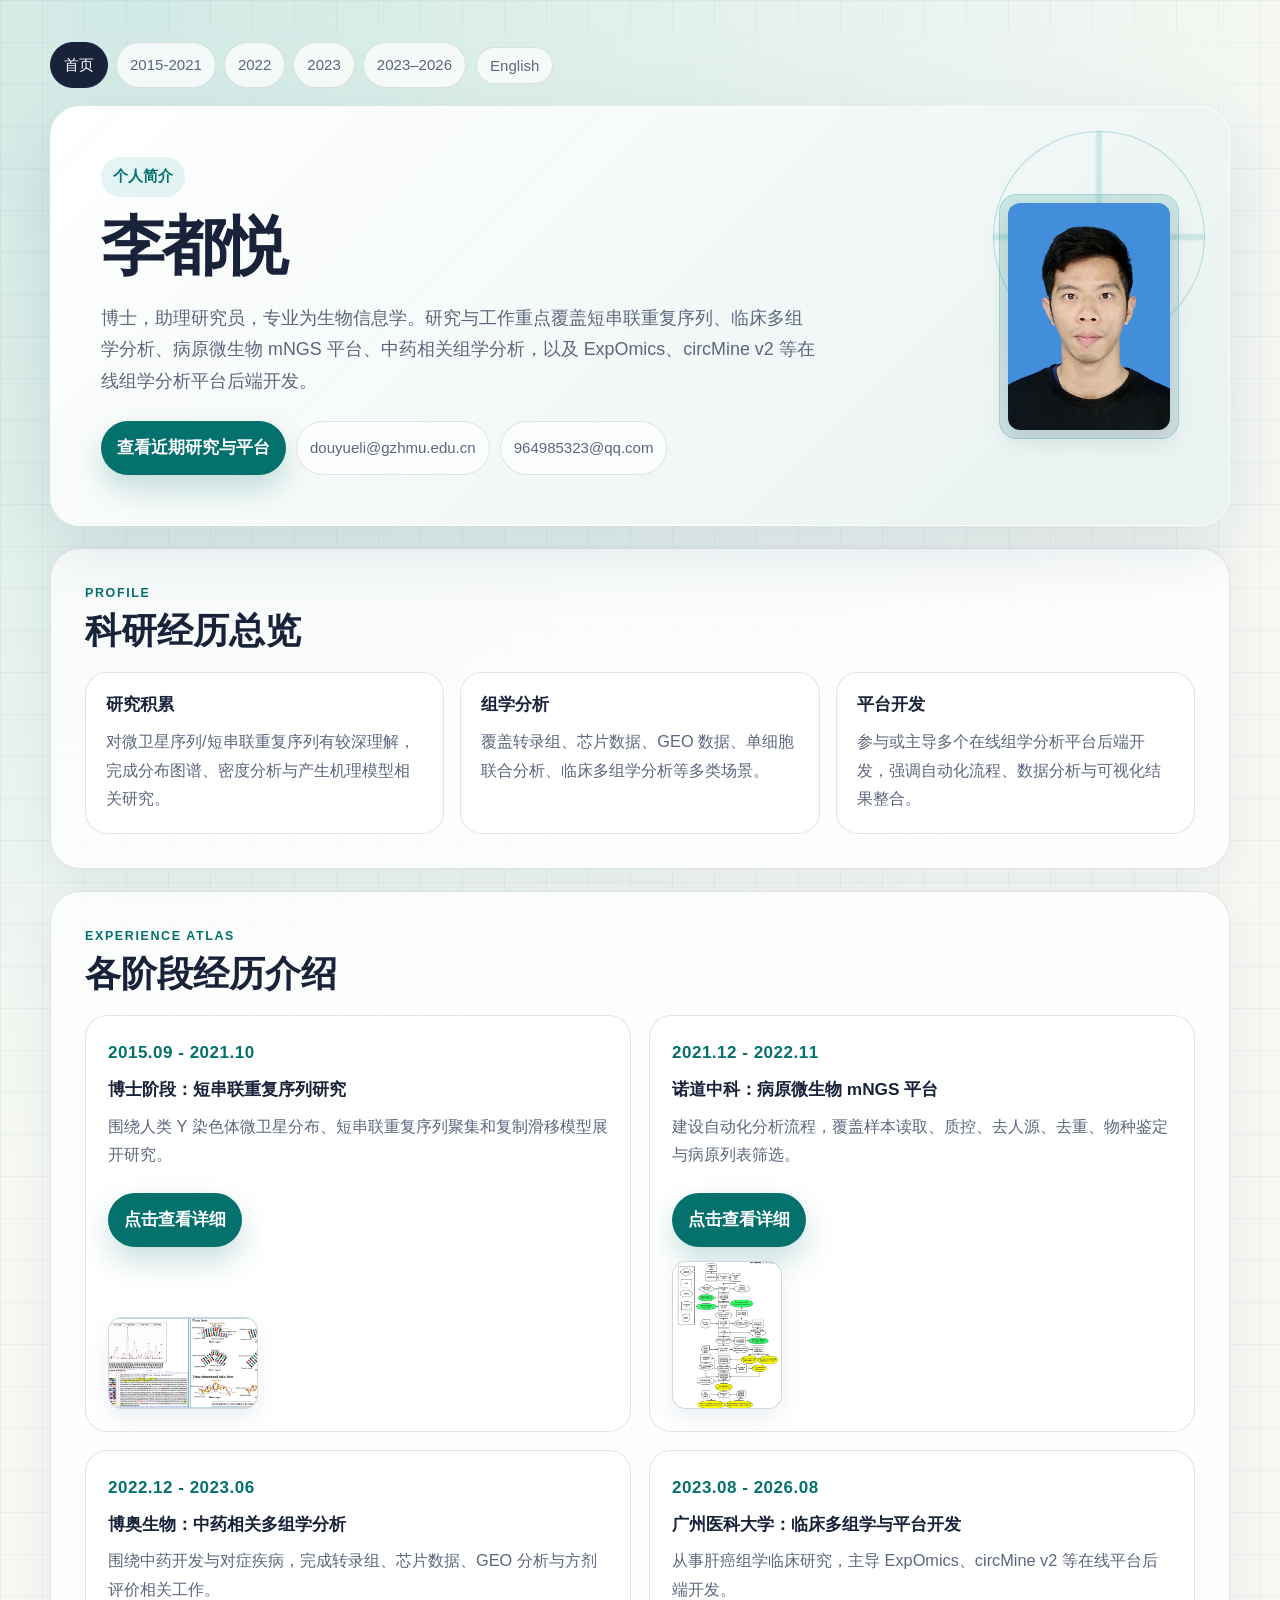
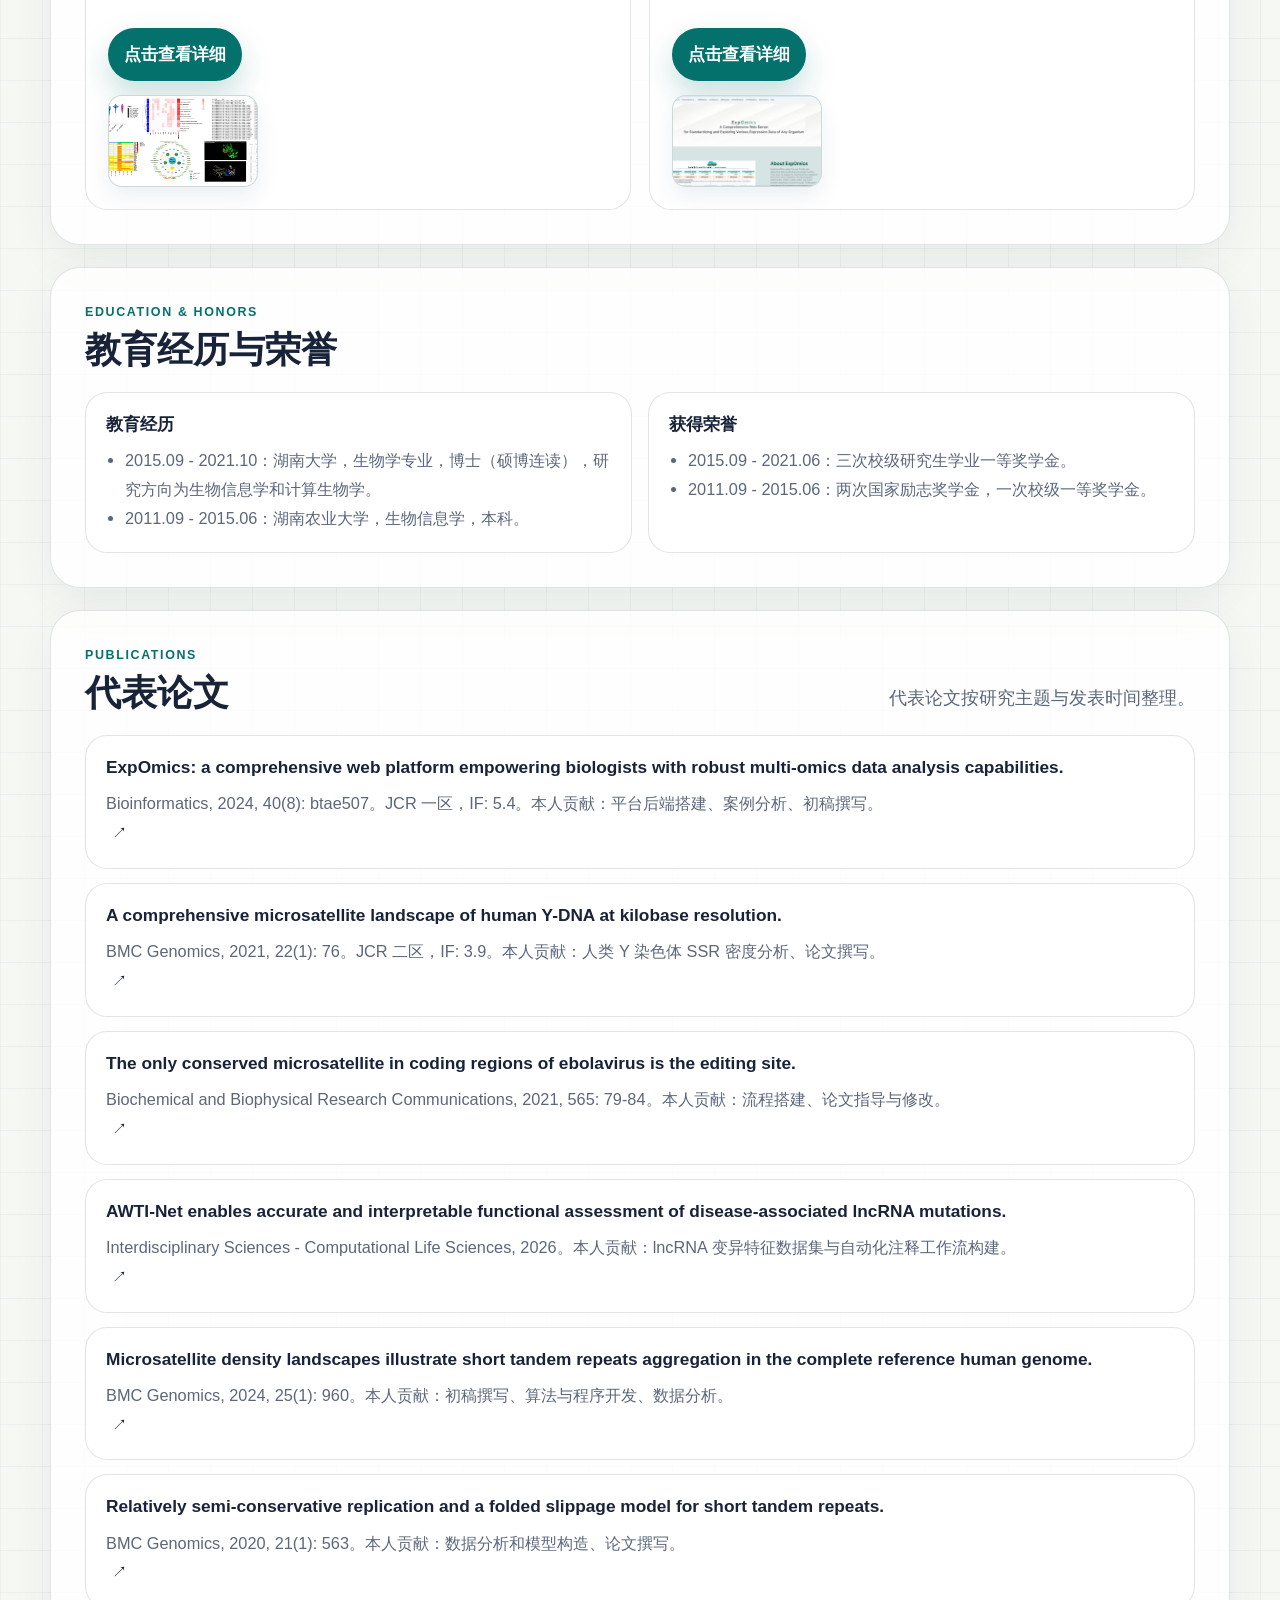
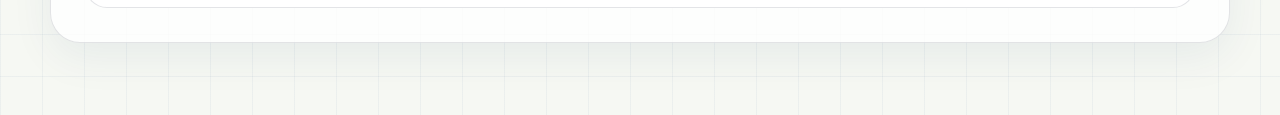
==== index.html @ 97a24ae9 "Update index.html" ====
<!doctype html>
<html lang="zh-CN">
  <head>
    <meta charset="utf-8" />
    <meta name="viewport" content="width=device-width, initial-scale=1" />
    <meta name="description" content="李都悦的本地静态个人网站，展示生物信息学、组学分析平台开发和科研经历。" />
    <title>李都悦｜个人网站</title>
    <link rel="stylesheet" href="assets/styles.css?v=bilingual-20260901" />
  </head>
  <body>
    <main class="page">
      <header class="site-header">
        <nav class="site-nav" aria-label="站点导航" data-i18n-aria="nav.aria">
          <a href="index.html" aria-current="page" data-i18n="nav.home">首页</a>
          <a href="experience/2015-2021.html">2015-2021</a>
          <a href="experience/2022.html">2022</a>
          <a href="experience/2023.html">2023</a>
          <a href="experience/2023-now.html" data-i18n="nav.now">2023-2026</a>
        </nav>
        <button class="language-toggle" type="button" data-language-toggle data-i18n="lang.switch" data-i18n-aria="lang.aria" aria-label="Switch to English">English</button>
      </header>

      <section class="hero">
        <div class="hero-grid">
          <div>
            <span class="eyebrow" data-i18n="hero.eyebrow">个人简介</span>
            <h1 data-i18n="hero.name">李都悦</h1>
            <p class="lead" data-i18n="hero.lead">
              博士，助理研究员，专业为生物信息学。研究与工作重点覆盖短串联重复序列、临床多组学分析、病原微生物 mNGS 平台、
              中药相关组学分析，以及 ExpOmics、circMine v2 等在线组学分析平台后端开发。
            </p>
            <div class="hero-actions">
              <a class="primary-link" href="experience/2023-now.html" data-i18n="hero.cta">查看近期研究</a>
              <a class="link-pill" href="mailto:douyueli@gzhmu.edu.cn">douyueli@gzhmu.edu.cn</a>
              <a class="link-pill" href="mailto:douyueli@gzhmu.edu.cn">964985323@qq.com</a>
              <!--  <a class="link-pill" href="tel:18274962802">18274962802</a>  -->
            </div>
          </div>
          <aside class="profile-card" aria-label="个人证件照" data-i18n-aria="profile.photo">
            <div class="portrait-frame">
              <img src="assets/images/profile.jpg" alt="李都悦证件照" data-i18n-alt="profile.photo.alt" />
            </div>
          </aside>
        </div>
      </section>

      <section class="section" id="overview">
        <div class="section-head">
          <div>
            <div class="section-kicker" data-i18n="overview.kicker">Profile</div>
            <h2 data-i18n="overview.title">科研经历总览</h2>
          </div>
        </div>
        <div class="grid-3">
          <article class="card">
            <h3 data-i18n="overview.research.title">研究积累</h3>
            <p data-i18n="overview.research.body">对微卫星序列/短串联重复序列有较深理解，完成分布图谱、密度分析与产生机理模型相关研究。</p>
          </article>
          <article class="card">
            <h3 data-i18n="overview.omics.title">组学分析</h3>
            <p data-i18n="overview.omics.body">覆盖转录组、芯片数据、GEO 数据、单细胞联合分析、临床多组学分析等多类场景。</p>
          </article>
          <article class="card">
            <h3 data-i18n="overview.platform.title">平台开发</h3>
            <p data-i18n="overview.platform.body">主导多个在线组学分析平台后端开发，强调自动化流程、数据分析与可视化结果整合。</p>
          </article>
        </div>
      </section>

      <section class="section" id="experience">
        <div class="section-head">
          <div>
            <div class="section-kicker" data-i18n="experience.kicker">Experience atlas</div>
            <h2 data-i18n="experience.title">各阶段经历介绍</h2>
          </div>
        </div>
        <div class="work-grid">
          <article class="work-card">
            <div class="work-card-body">
              <span class="work-meta">2015.09 - 2021.10</span>
              <h3 data-i18n="exp.2015.title">博士阶段：短串联重复序列研究</h3>
              <p data-i18n="exp.2015.body">围绕人类 Y 染色体微卫星分布、短串联重复序列聚集和复制滑移模型展开研究。</p>
              <div class="inline-actions"><a class="primary-link" href="experience/2015-2021.html" data-i18n="exp.open">点击查看详细</a></div>
            </div>
            <img src="assets/images/work-2015-2021.png" alt="2015至2021年短串联重复序列研究图谱" />
          </article>
          <article class="work-card tall">
            <div class="work-card-body">
              <span class="work-meta">2021.12 - 2022.11</span>
              <h3 data-i18n="exp.2022.title">诺道中科：病原微生物 mNGS 平台</h3>
              <p data-i18n="exp.2022.body">建设自动化分析流程，覆盖样本读取、质控、去人源、去重、物种鉴定与病原列表筛选。</p>
              <div class="inline-actions"><a class="primary-link" href="experience/2022.html" data-i18n="exp.open">点击查看详细</a></div>
            </div>
            <img src="assets/images/work-2022.png" alt="2022年病原微生物mNGS平台开发截图" />
          </article>
          <article class="work-card">
            <div class="work-card-body">
              <span class="work-meta">2022.12 - 2023.06</span>
              <h3 data-i18n="exp.2023.title">博奥生物：中药相关多组学分析</h3>
              <p data-i18n="exp.2023.body">围绕中药开发与对症疾病，完成转录组、芯片数据、GEO 分析与方剂评价相关工作。</p>
              <div class="inline-actions"><a class="primary-link" href="experience/2023.html" data-i18n="exp.open">点击查看详细</a></div>
            </div>
            <img src="assets/images/work-2023.png" alt="2023年中药与疾病相关多组学分析截图" />
          </article>
          <article class="work-card">
            <div class="work-card-body">
              <span class="work-meta">2023.08 - 2026.08</span>
              <h3 data-i18n="exp.now.title">广州医科大学：临床多组学与平台开发</h3>
              <p data-i18n="exp.now.body">从事肝癌组学临床研究，主导 ExpOmics、circMine v2 等在线平台后端开发。</p>
              <div class="inline-actions"><a class="primary-link" href="experience/2023-now.html" data-i18n="exp.open">点击查看详细</a></div>
            </div>
            <img src="assets/images/expomics.png" alt="ExpOmics在线平台首页截图" />
          </article>
        </div>
      </section>

      <section class="section" id="education">
        <div class="section-head">
          <div>
            <div class="section-kicker" data-i18n="education.kicker">Education & honors</div>
            <h2 data-i18n="education.title">教育经历与荣誉</h2>
          </div>
        </div>
        <div class="grid-2">
          <article class="card">
            <h3 data-i18n="education.study.title">教育经历</h3>
            <ul>
              <li data-i18n="education.study.1">2015.09 - 2021.10：湖南大学，生物学专业，博士（硕博连读），研究方向为生物信息学和计算生物学。</li>
              <li data-i18n="education.study.2">2011.09 - 2015.06：湖南农业大学，生物信息学，本科。</li>
            </ul>
          </article>
          <article class="card">
            <h3 data-i18n="education.honors.title">获得荣誉</h3>
            <ul>
              <li data-i18n="education.honors.1">2015.09 - 2021.06：三次校级研究生学业一等奖学金。</li>
              <li data-i18n="education.honors.2">2011.09 - 2015.06：两次国家励志奖学金，一次校级一等奖学金。</li>
            </ul>
          </article>
        </div>
      </section>

      <section class="section" id="papers">
        <div class="section-head">
          <div>
            <div class="section-kicker" data-i18n="papers.kicker">Publications</div>
            <h2 data-i18n="papers.title">代表论文</h2>
          </div>
          <p class="lead" data-i18n="papers.lead">代表论文按研究主题与发表时间整理。</p>
        </div>
        <div class="paper-list">
          <a class="paper external" href="https://academic.oup.com/bioinformatics/article/40/8/btae507/7731497" target="_blank" rel="noopener noreferrer">
            <h3>ExpOmics: a comprehensive web platform empowering biologists with robust multi-omics data analysis capabilities.</h3>
            <cite data-i18n="paper.expomics.cite">Bioinformatics, 2024, 40(8): btae507。JCR 一区，IF: 5.4。本人贡献：平台后端搭建、案例分析、初稿撰写。</cite>
          </a>
          <a class="paper external" href="https://link.springer.com/article/10.1186/s12864-021-07389-5" target="_blank" rel="noopener noreferrer">
            <h3>A comprehensive microsatellite landscape of human Y-DNA at kilobase resolution.</h3>
            <cite data-i18n="paper.y.cite">BMC Genomics, 2021, 22(1): 76。JCR 二区，IF: 3.9。本人贡献：人类 Y 染色体 SSR 密度分析、论文撰写。</cite>
          </a>
          <a class="paper external" href="https://www.sciencedirect.com/science/article/pii/S0006291X21008846" target="_blank" rel="noopener noreferrer">
            <h3>The only conserved microsatellite in coding regions of ebolavirus is the editing site.</h3>
            <cite data-i18n="paper.ebola.cite">Biochemical and Biophysical Research Communications, 2021, 565: 79-84。本人贡献：流程搭建、论文指导与修改。</cite>
          </a>
          <a class="paper external" href="https://link.springer.com/article/10.1007/s12539-026-00869-w" target="_blank" rel="noopener noreferrer">
            <h3>AWTI-Net enables accurate and interpretable functional assessment of disease-associated lncRNA mutations.</h3>
            <cite data-i18n="paper.awti.cite">Interdisciplinary Sciences - Computational Life Sciences, 2026。本人贡献：lncRNA 变异特征数据集与自动化注释工作流构建。</cite>
          </a>
          <a class="paper external" href="https://link.springer.com/article/10.1186/s12864-024-10843-9" target="_blank" rel="noopener noreferrer">
            <h3>Microsatellite density landscapes illustrate short tandem repeats aggregation in the complete reference human genome.</h3>
            <cite data-i18n="paper.landscape.cite">BMC Genomics, 2024, 25(1): 960。本人贡献：初稿撰写、算法与程序开发、数据分析。</cite>
          </a>
          <a class="paper external" href="https://link.springer.com/article/10.1186/s12864-020-06949-5" target="_blank" rel="noopener noreferrer">
            <h3>Relatively semi-conservative replication and a folded slippage model for short tandem repeats.</h3>
            <cite data-i18n="paper.slippage.cite">BMC Genomics, 2020, 21(1): 563。本人贡献：数据分析和模型构造、论文撰写。</cite>
          </a>
        </div>
      </section>


      
    </main>
  <script src="assets/site.js?v=bilingual-20260901" defer></script>
  </body>
</html>
---- assets/styles.css ----
:root {
  color-scheme: light;
  --ink: #18233a;
  --ink-soft: #5c677c;
  --paper: #f6f8f3;
  --card: #ffffff;
  --line: rgba(24, 35, 58, 0.12);
  --cyan: #0f9f9a;
  --cyan-deep: #04716d;
  --blueprint: #123a6f;
  --amber: #d69e2e;
  --mist: #e6f1ef;
  --shadow: 0 24px 70px rgba(18, 58, 111, 0.12);
  --radius-xl: 30px;
  --radius-lg: 22px;
  --radius-md: 16px;
}

* {
  box-sizing: border-box;
}

html {
  scroll-behavior: smooth;
}

body {
  margin: 0;
  font-family: "Inter", "Source Han Sans SC", "PingFang SC", "Microsoft YaHei", sans-serif;
  color: var(--ink);
  background:
    linear-gradient(90deg, rgba(18, 58, 111, 0.045) 1px, transparent 1px),
    linear-gradient(180deg, rgba(18, 58, 111, 0.045) 1px, transparent 1px),
    radial-gradient(circle at 10% 0%, rgba(15, 159, 154, 0.16), transparent 34%),
    var(--paper);
  background-size: 42px 42px, 42px 42px, auto, auto;
  font-size: 17px;
  line-height: 1.76;
}

a {
  color: inherit;
  text-decoration: none;
}

a:hover {
  color: var(--cyan-deep);
}

a:focus-visible,
button:focus-visible {
  outline: 3px solid rgba(15, 159, 154, 0.34);
  outline-offset: 3px;
}

img {
  display: block;
  max-width: 100%;
}

.page {
  width: min(1180px, calc(100% - 32px));
  margin: 0 auto;
  padding: 28px 0 72px;
}

.site-header {
  position: sticky;
  top: 0;
  z-index: 20;
  display: flex;
  align-items: center;
  justify-content: flex-start;
  gap: 10px;
  padding: 14px 0 18px;
  backdrop-filter: blur(16px);
}


.site-nav {
  display: flex;
  flex-wrap: wrap;
  justify-content: flex-end;
  gap: 8px;
}

.site-nav a,
.link-pill,
.language-toggle {
  display: inline-flex;
  align-items: center;
  justify-content: center;
  gap: 6px;
  padding: 9px 13px;
  border: 1px solid var(--line);
  border-radius: 999px;
  background: rgba(255, 255, 255, 0.72);
  color: var(--ink-soft);
  font-family: inherit;
  font-size: 0.94rem;
}

.language-toggle {
  cursor: pointer;
}

.site-nav a[aria-current="page"],
.site-nav a:hover,
.link-pill:hover,
.language-toggle:hover {
  background: var(--ink);
  border-color: var(--ink);
  color: #fff;
}

.hero {
  position: relative;
  overflow: hidden;
  border-radius: var(--radius-xl);
  background:
    linear-gradient(135deg, rgba(255, 255, 255, 0.96), rgba(230, 241, 239, 0.92)),
    var(--card);
  border: 1px solid rgba(255, 255, 255, 0.86);
  box-shadow: var(--shadow);
}

.hero::before {
  content: "";
  position: absolute;
  inset: 24px 24px auto auto;
  width: 210px;
  height: 210px;
  border: 1px solid rgba(15, 159, 154, 0.28);
  border-radius: 50%;
  background:
    linear-gradient(90deg, transparent 48%, rgba(15, 159, 154, 0.15) 49%, rgba(15, 159, 154, 0.15) 51%, transparent 52%),
    linear-gradient(0deg, transparent 48%, rgba(15, 159, 154, 0.15) 49%, rgba(15, 159, 154, 0.15) 51%, transparent 52%);
}

.hero-grid {
  position: relative;
  display: grid;
  grid-template-columns: minmax(0, 1fr) 180px;
  gap: 32px;
  align-items: center;
  padding: clamp(24px, 5vw, 50px);
}

.eyebrow {
  display: inline-flex;
  align-items: center;
  gap: 8px;
  padding: 7px 12px;
  border-radius: 999px;
  background: rgba(15, 159, 154, 0.1);
  color: var(--cyan-deep);
  font-weight: 800;
  font-size: 0.92rem;
}

h1,
h2,
h3,
p {
  margin: 0;
}

h1,
.display {
  margin-top: 16px;
  font-family: Georgia, "Times New Roman", "Noto Serif SC", serif;
  font-size: clamp(2.35rem, 5vw, 4.4rem);
  line-height: 1.05;
  letter-spacing: -0.04em;
}

.hero-title-note {
  display: block;
  margin-top: 14px;
  font-family: "Inter", "PingFang SC", sans-serif;
  font-size: clamp(1rem, 2.2vw, 1.35rem);
  font-weight: 700;
  letter-spacing: 0.1em;
  color: var(--cyan-deep);
}

.lead {
  margin-top: 22px;
  max-width: 72ch;
  color: var(--ink-soft);
  font-size: 1.12rem;
}

.hero-actions,
.inline-actions {
  display: flex;
  flex-wrap: wrap;
  gap: 10px;
  margin-top: 24px;
}

.primary-link {
  display: inline-flex;
  align-items: center;
  justify-content: center;
  gap: 8px;
  padding: 12px 16px;
  border-radius: 999px;
  background: var(--cyan-deep);
  color: #fff;
  font-weight: 800;
  box-shadow: 0 14px 30px rgba(4, 113, 109, 0.22);
}

.primary-link:hover {
  color: #fff;
  background: var(--blueprint);
}

.profile-card {
  align-self: center;
  display: block;
}

.portrait-frame {
  width: 180px;
  padding: 8px;
  border-radius: 18px;
  background: linear-gradient(135deg, rgba(15, 159, 154, 0.18), rgba(18, 58, 111, 0.1));
  border: 1px solid rgba(15, 159, 154, 0.22);
}

.portrait-frame img {
  width: 100%;
  aspect-ratio: 25 / 35;
  object-fit: cover;
  border-radius: 12px;
  box-shadow: 0 10px 24px rgba(24, 35, 58, 0.12);
}

.profile-meta {
  padding: 18px;
  border-radius: var(--radius-lg);
  background: rgba(255, 255, 255, 0.78);
  border: 1px solid var(--line);
}

.profile-meta strong {
  display: block;
  margin-bottom: 7px;
}

.profile-meta p,
.card p,
.work-card p,
.detail-card p,
.figure-card p,
.paper p,
.timeline-body p {
  color: var(--ink-soft);
}

.section {
  margin-top: 22px;
  padding: clamp(22px, 4vw, 34px);
  border-radius: var(--radius-xl);
  background: rgba(255, 255, 255, 0.78);
  border: 1px solid var(--line);
  box-shadow: 0 14px 44px rgba(18, 58, 111, 0.065);
}

.section-head {
  display: flex;
  justify-content: space-between;
  gap: 22px;
  align-items: end;
  margin-bottom: 20px;
}

.section-kicker {
  color: var(--cyan-deep);
  font-weight: 900;
  letter-spacing: 0.13em;
  text-transform: uppercase;
  font-size: 0.78rem;
}

h2 {
  margin-top: 5px;
  font-size: clamp(1.5rem, 3vw, 2.25rem);
  line-height: 1.18;
}

.grid-2,
.grid-3 {
  display: grid;
  gap: 16px;
}

.grid-2 {
  grid-template-columns: repeat(2, minmax(0, 1fr));
}

.grid-3 {
  grid-template-columns: repeat(3, minmax(0, 1fr));
}

.card,
.work-card,
.detail-card,
.paper,
.figure-card {
  border: 1px solid var(--line);
  border-radius: var(--radius-lg);
  background: var(--card);
}

.card,
.detail-card,
.paper {
  padding: 20px;
}

.card h3,
.work-card h3,
.detail-card h3,
.paper h3,
.figure-card h3 {
  margin-bottom: 10px;
  line-height: 1.35;
  font-size: 1.08rem;
}

.card p,
.card li,
.work-card p,
.detail-card p,
.detail-card li,
.figure-card p,
.paper cite {
  font-size: 1.02rem;
}

.card ul,
.detail-card ul {
  margin: 0;
  padding-left: 19px;
  color: var(--ink-soft);
}

.work-grid {
  display: grid;
  grid-template-columns: repeat(2, minmax(0, 1fr));
  gap: 18px;
}

.work-card {
  overflow: hidden;
  display: flex;
  flex-direction: column;
}

.work-card img {
  width: 150px;
  height: 92px;
  margin: 0 22px 22px;
  border: 1px solid var(--line);
  border-radius: 14px;
  object-fit: cover;
  background: var(--mist);
  cursor: zoom-in;
  box-shadow: 0 10px 22px rgba(18, 58, 111, 0.08);
}

.work-card.tall img {
  width: 110px;
  height: 148px;
  object-fit: cover;
  padding: 0;
}

.work-card-body {
  padding: 22px 22px 14px;
  flex: 1;
}

.work-meta {
  display: inline-flex;
  margin-bottom: 10px;
  color: var(--cyan-deep);
  font-weight: 900;
  letter-spacing: 0.03em;
}

.tag-list {
  display: flex;
  flex-wrap: wrap;
  gap: 8px;
  margin-top: 14px;
}

.tag {
  display: inline-flex;
  padding: 6px 10px;
  border-radius: 999px;
  background: rgba(15, 159, 154, 0.1);
  color: var(--cyan-deep);
  font-size: 0.9rem;
  font-weight: 700;
}

.timeline {
  display: grid;
  gap: 14px;
}

.timeline-item {
  display: grid;
  grid-template-columns: 150px minmax(0, 1fr);
  gap: 18px;
  padding: 18px;
  border-radius: var(--radius-lg);
  background: var(--card);
  border: 1px solid var(--line);
}

.timeline-time {
  color: var(--cyan-deep);
  font-weight: 900;
}

.paper-list {
  display: grid;
  gap: 14px;
}

.paper {
  display: block;
  padding: 20px;
}

.paper:hover {
  border-color: rgba(4, 113, 109, 0.42);
  color: inherit;
  transform: translateY(-2px);
  box-shadow: 0 14px 34px rgba(18, 58, 111, 0.1);
}

.paper cite {
  display: block;
  color: var(--ink-soft);
  font-style: normal;
}

.detail-hero {
  padding: clamp(24px, 5vw, 46px);
  border-radius: var(--radius-xl);
  background:
    linear-gradient(135deg, rgba(255, 255, 255, 0.96), rgba(230, 241, 239, 0.9)),
    var(--card);
  border: 1px solid rgba(255, 255, 255, 0.86);
  box-shadow: var(--shadow);
}

.detail-hero h1 {
  max-width: 900px;
}

.detail-layout {
  display: grid;
  gap: 20px;
  margin-top: 22px;
  align-items: start;
}

.detail-stack {
  display: grid;
  grid-template-columns: repeat(2, minmax(0, 1fr));
  gap: 16px;
}

.figure-stack {
  display: grid;
  grid-template-columns: repeat(auto-fit, minmax(180px, 1fr));
  gap: 16px;
  align-items: start;
}

.figure-card {
  overflow: hidden;
}

.figure-card img {
  width: 100%;
  height: 132px;
  object-fit: cover;
  padding: 0;
  background: var(--mist);
  cursor: zoom-in;
}

.figure-card .contain {
  object-fit: cover;
  padding: 0;
}

.figure-caption {
  padding: 14px 16px 16px;
  border-top: 1px solid var(--line);
}

.figure-caption span {
  display: block;
  margin-bottom: 3px;
  color: var(--cyan-deep);
  font-size: 0.82rem;
  font-weight: 900;
  letter-spacing: 0.08em;
}

.callout {
  margin-top: 22px;
  padding: 18px 20px;
  border-left: 5px solid var(--cyan);
  border-radius: 0 var(--radius-md) var(--radius-md) 0;
  background: rgba(15, 159, 154, 0.08);
  color: var(--ink-soft);
}

.external::after {
  content: "↗";
  margin-left: 6px;
  font-size: 0.9em;
}

.image-lightbox {
  position: fixed;
  inset: 0;
  z-index: 100;
  display: none;
  place-items: center;
  padding: 28px;
  background: rgba(10, 18, 32, 0.82);
}

.image-lightbox.is-open {
  display: grid;
}

.image-lightbox img {
  max-width: min(1100px, 94vw);
  max-height: 86vh;
  object-fit: contain;
  border-radius: 18px;
  background: #fff;
  box-shadow: 0 28px 80px rgba(0, 0, 0, 0.38);
}

.lightbox-close {
  position: fixed;
  top: 18px;
  right: 20px;
  width: 44px;
  height: 44px;
  border: 0;
  border-radius: 999px;
  background: #fff;
  color: var(--ink);
  font-size: 28px;
  line-height: 1;
  cursor: pointer;
}

.footer {
  margin-top: 30px;
  color: var(--ink-soft);
  text-align: center;
  font-size: 0.94rem;
}

@media (max-width: 920px) {
  .site-header,
  .section-head {
    align-items: flex-start;
    flex-direction: column;
  }

  .site-nav {
    justify-content: flex-start;
  }

  .hero-grid,
  .grid-2,
  .grid-3,
  .work-grid,
  .detail-stack,
  .figure-stack,
  .timeline-item {
    grid-template-columns: 1fr;
  }

  .portrait-frame {
    width: 150px;
  }

  .hero::before {
    opacity: 0.5;
    transform: scale(0.75);
    transform-origin: top right;
  }
}

@media (max-width: 560px) {
  .page {
    width: min(100% - 22px, 1180px);
    padding-top: 16px;
  }

  .site-nav a,
  .link-pill {
    padding: 8px 10px;
    font-size: 0.88rem;
  }

  .section,
  .detail-hero {
    border-radius: 22px;
  }

  h1,
  .display {
    letter-spacing: -0.045em;
  }
}
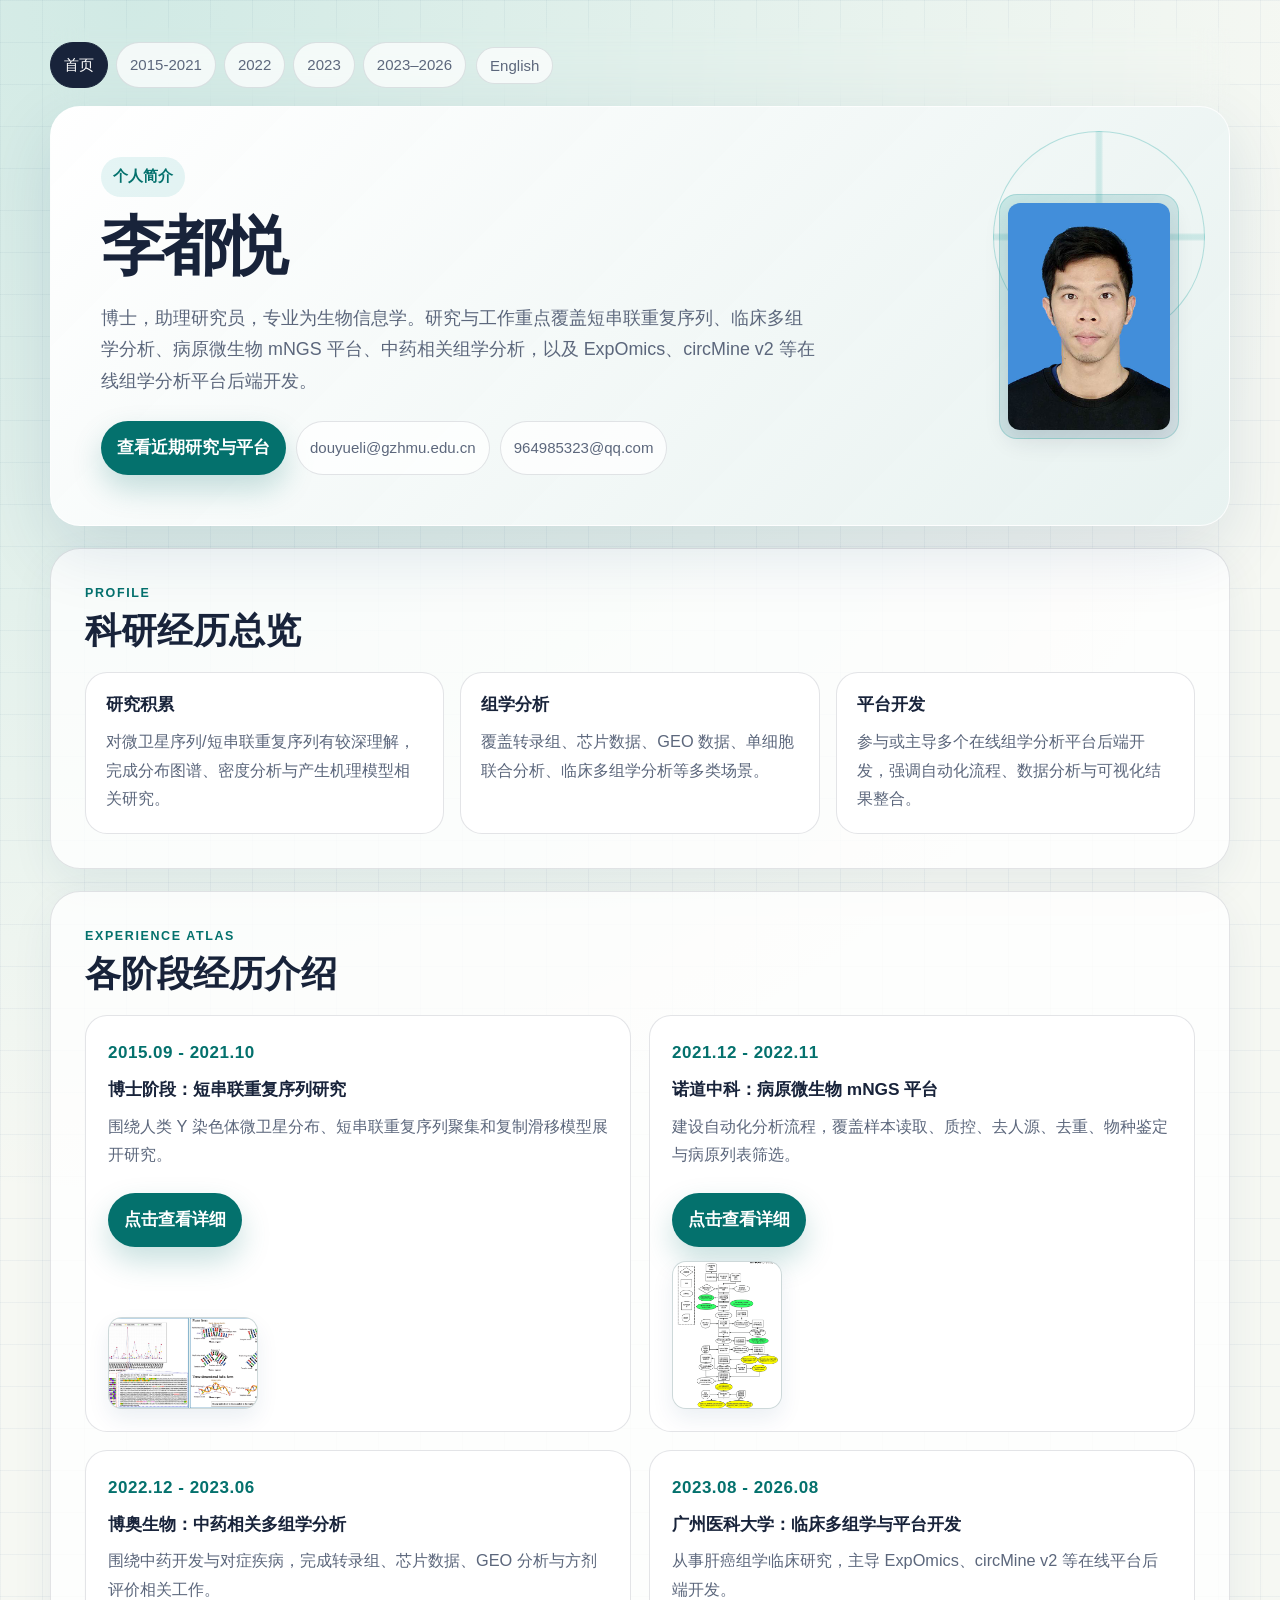
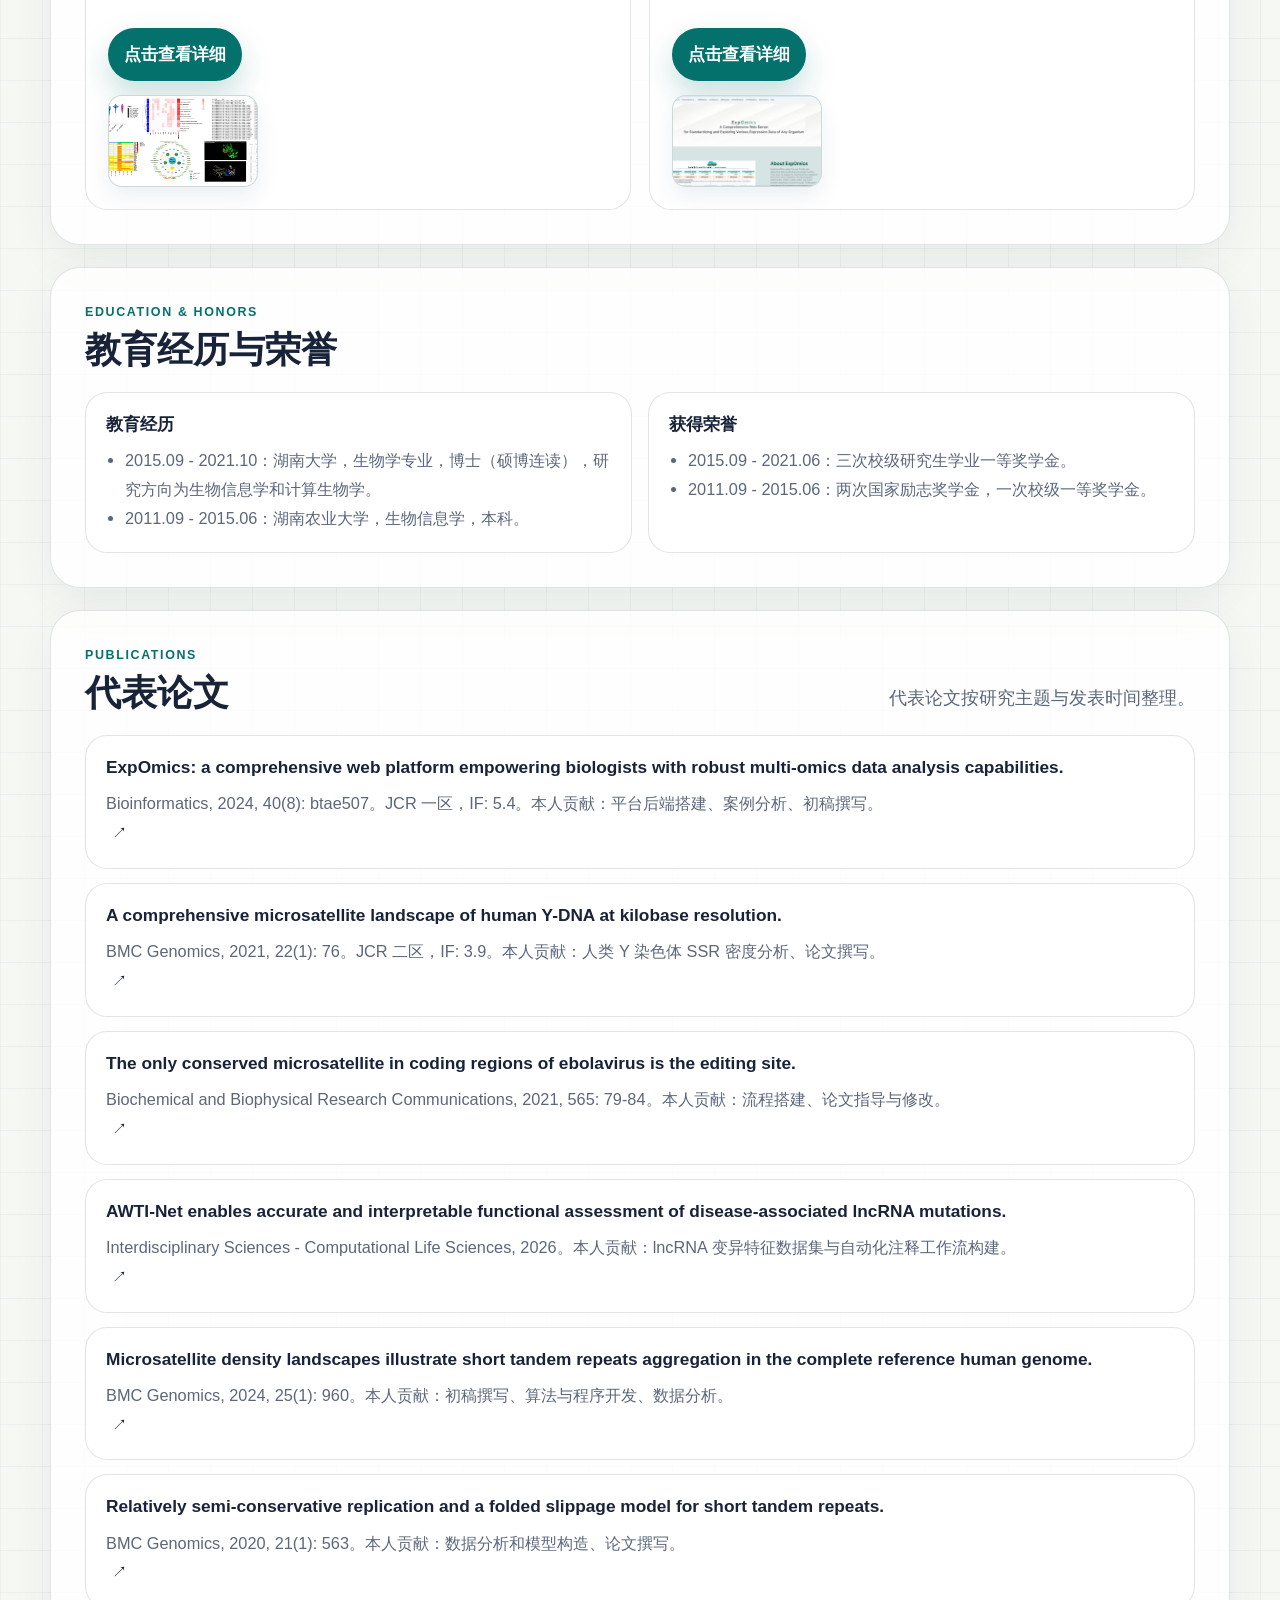
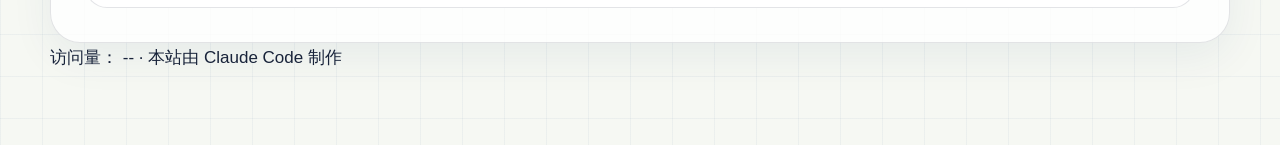
==== commit de06b847: "Add footer with view count and credit" ====
--- a/index.html
+++ b/index.html
@@ -175,9 +175,16 @@
         </div>
       </section>
 
-
-      
+      <footer class="site-footer">
+        <span class="site-footer-item">
+          <span data-i18n="footer.views">访问量：</span>
+          <span id="busuanzi_container_site_pv"><span id="busuanzi_value_site_pv">--</span></span>
+        </span>
+        <span class="site-footer-separator" aria-hidden="true">·</span>
+        <span class="site-footer-item" data-i18n="footer.credit">本站由 Claude Code 制作</span>
+      </footer>
     </main>
+    <script async src="https://busuanzi.ibruce.info/busuanzi/2.3/busuanzi.pure.mini.js" integrity="sha384-oaKlriFiEaHzTKw66TKlzwgjYHPT5tvx+uf4JRnAGvP7HCHj5NPqEoAkyyOAPxZN" crossorigin="anonymous"></script>
   <script src="assets/site.js?v=bilingual-20260901" defer></script>
   </body>
 </html>
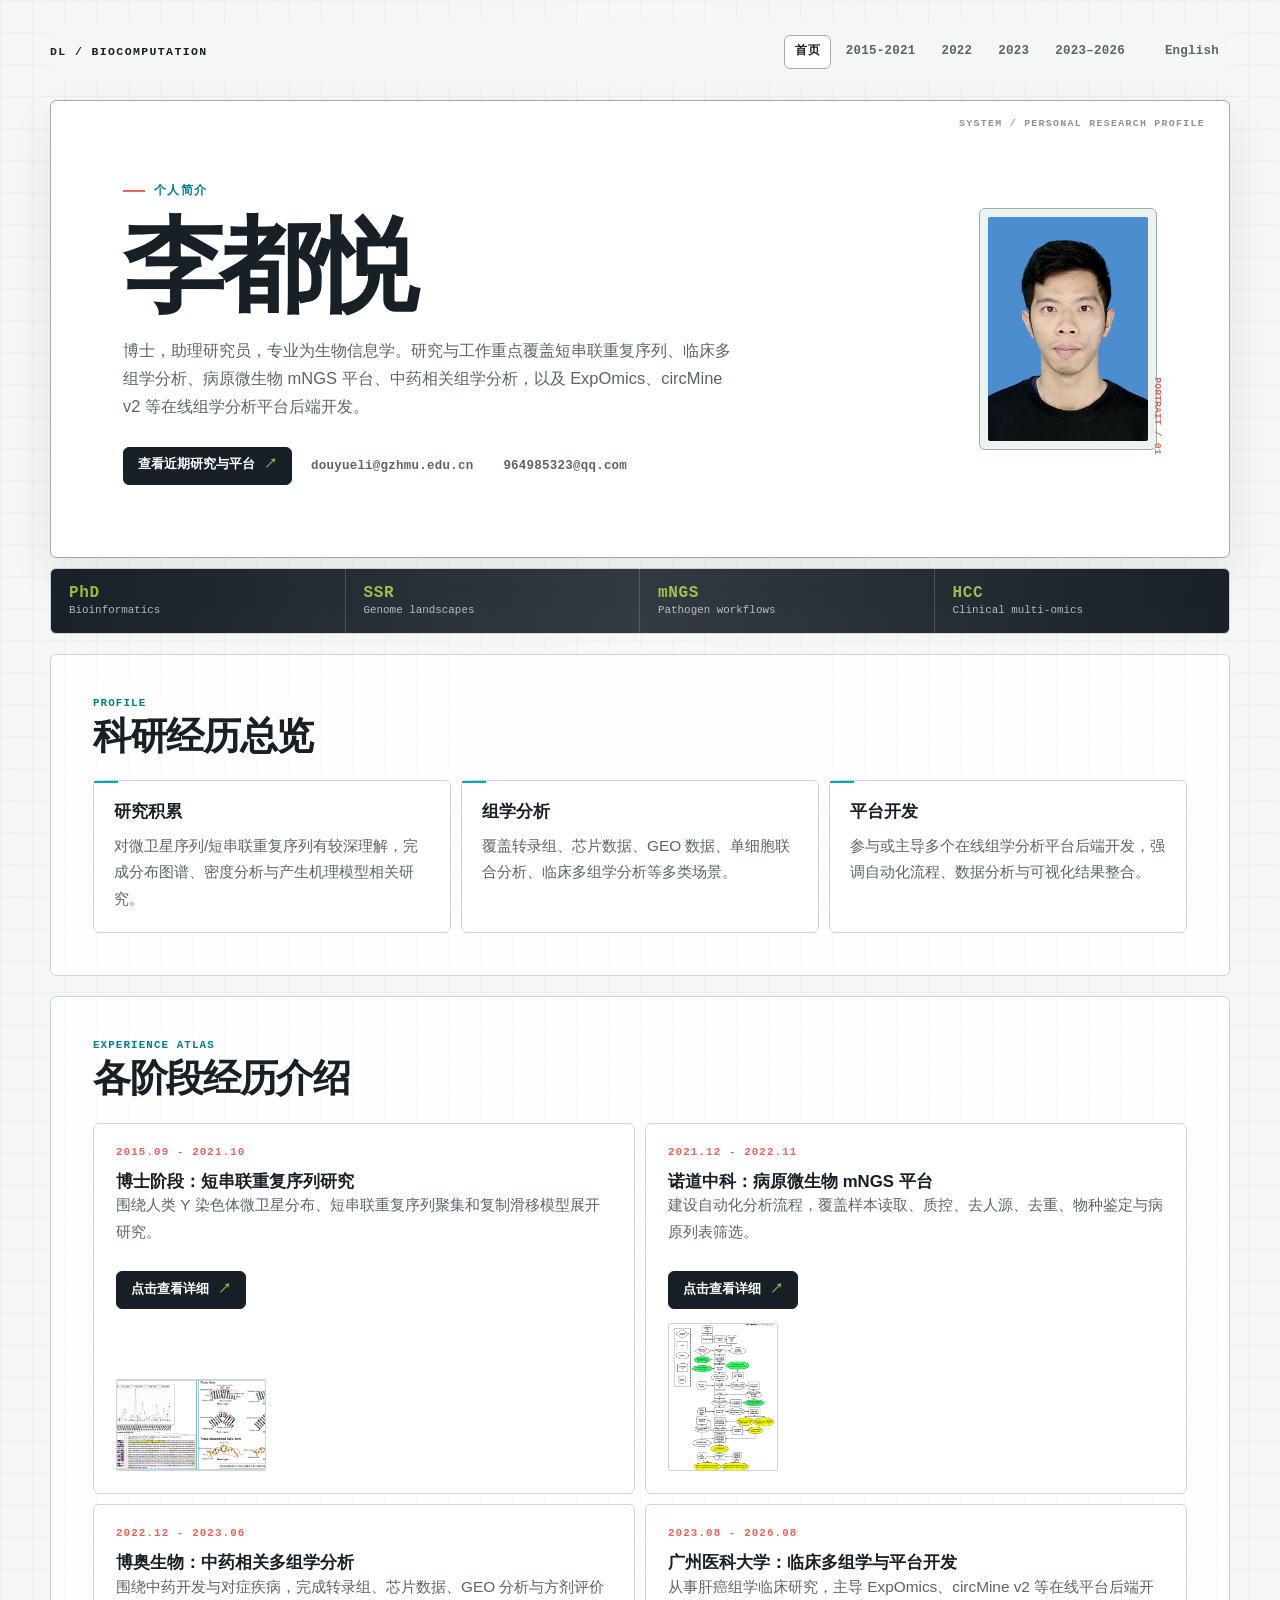
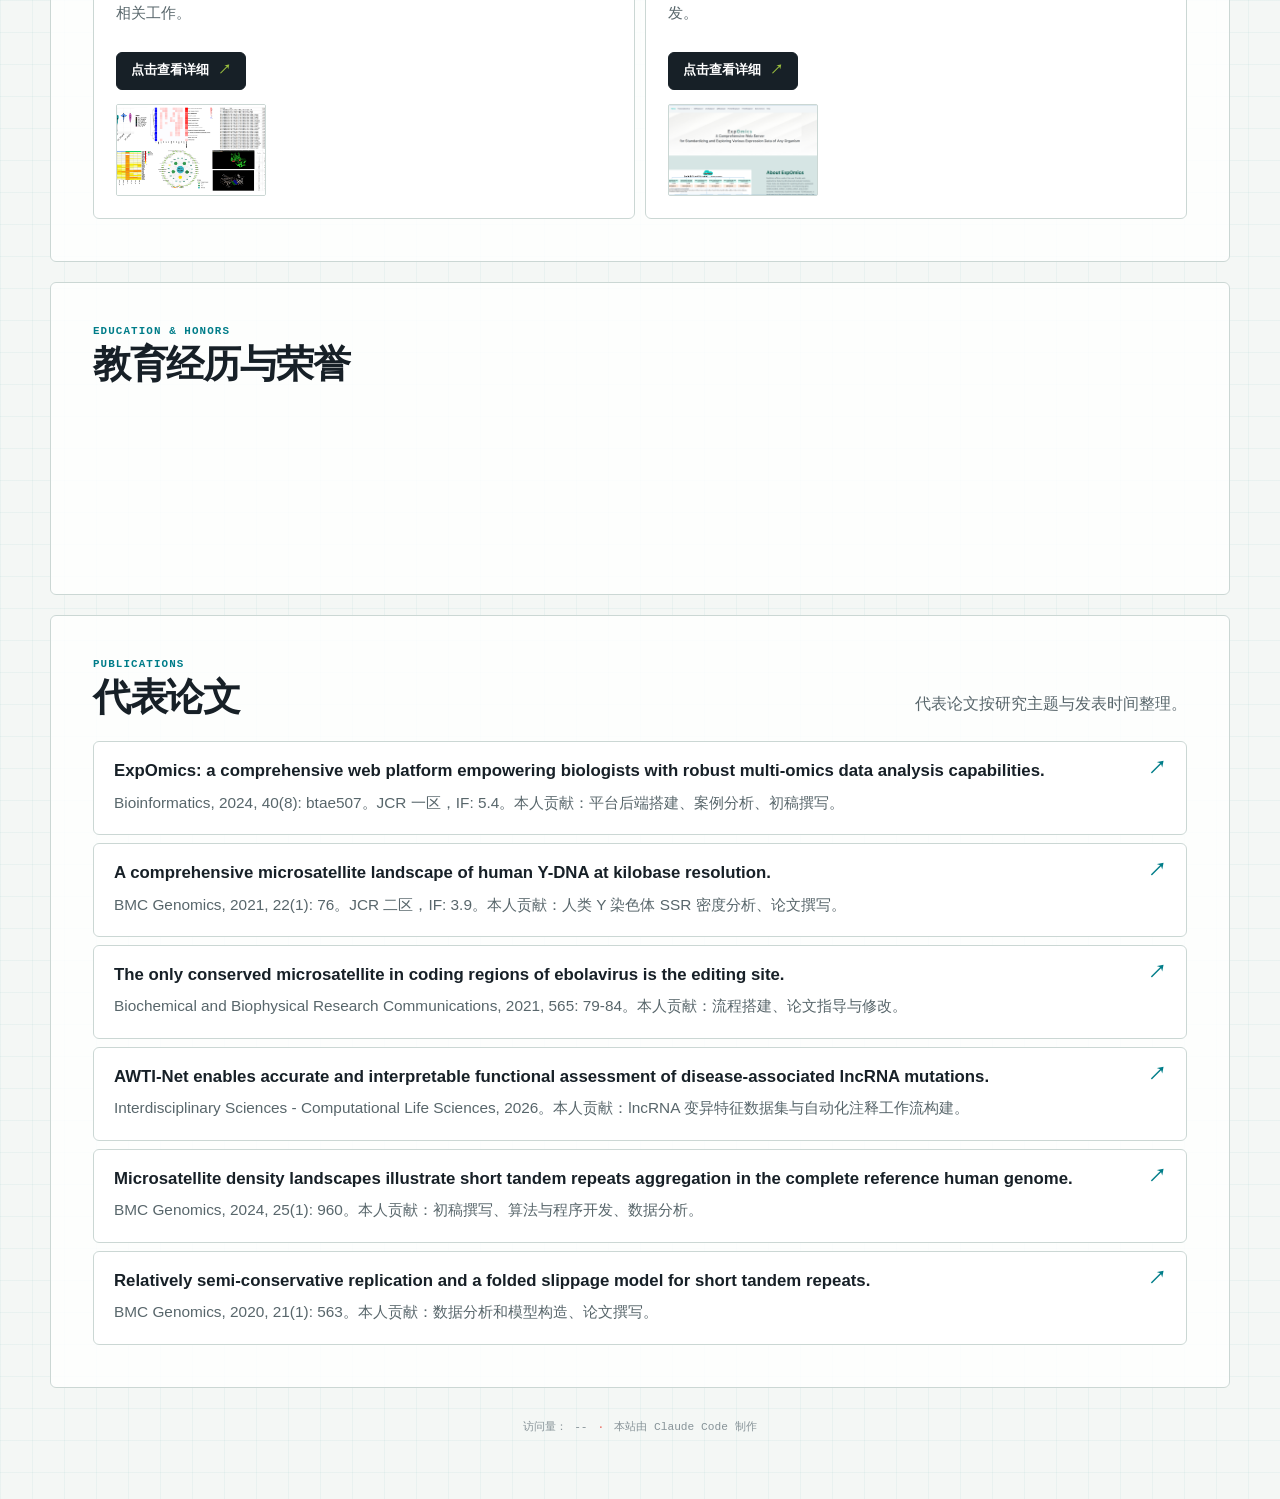
==== commit 315d22ae: "Redesign site with bio-computation lab aesthetic" ====
--- a/index.html
+++ b/index.html
@@ -40,8 +40,20 @@
             <div class="portrait-frame">
               <img src="assets/images/profile.jpg" alt="李都悦证件照" data-i18n-alt="profile.photo.alt" />
             </div>
+            <div class="sequence-rail" aria-hidden="true">
+              <span>2015 / SSR</span>
+              <span>2022 / mNGS</span>
+              <span>2026 / HCC</span>
+            </div>
           </aside>
         </div>
+      </section>
+
+      <section class="signal-strip" aria-label="研究方向">
+        <div class="signal"><strong>PhD</strong><span>Bioinformatics</span></div>
+        <div class="signal"><strong>SSR</strong><span>Genome landscapes</span></div>
+        <div class="signal"><strong>mNGS</strong><span>Pathogen workflows</span></div>
+        <div class="signal"><strong>HCC</strong><span>Clinical multi-omics</span></div>
       </section>
 
       <section class="section" id="overview">
--- a/assets/styles.css
+++ b/assets/styles.css
@@ -1,634 +1,162 @@
 :root {
   color-scheme: light;
-  --ink: #18233a;
-  --ink-soft: #5c677c;
-  --paper: #f6f8f3;
-  --card: #ffffff;
-  --line: rgba(24, 35, 58, 0.12);
-  --cyan: #0f9f9a;
-  --cyan-deep: #04716d;
-  --blueprint: #123a6f;
-  --amber: #d69e2e;
-  --mist: #e6f1ef;
-  --shadow: 0 24px 70px rgba(18, 58, 111, 0.12);
-  --radius-xl: 30px;
-  --radius-lg: 22px;
-  --radius-md: 16px;
+  --lab: #f4f7f5;
+  --panel: #ffffff;
+  --panel-soft: #edf3f1;
+  --ink: #172027;
+  --ink-soft: #58666b;
+  --muted: #879398;
+  --line: #cbd7d4;
+  --line-strong: #9eafaa;
+  --cyan: #00a9b7;
+  --cyan-deep: #007d89;
+  --coral: #e96559;
+  --lime: #9abf3e;
+  --shadow: 0 18px 44px rgba(23, 32, 39, 0.08);
+  --radius: 6px;
+  --mono: "IBM Plex Mono", "Cascadia Mono", "SFMono-Regular", Consolas, monospace;
+  --display: "Space Grotesk", "Aptos Display", "Arial Narrow", "PingFang SC", "Microsoft YaHei", sans-serif;
+  --body: "Noto Sans SC", "PingFang SC", "Microsoft YaHei", Arial, sans-serif;
 }
 
-* {
-  box-sizing: border-box;
-}
-
-html {
-  scroll-behavior: smooth;
-}
-
+* { box-sizing: border-box; }
+html { scroll-behavior: smooth; }
 body {
   margin: 0;
-  font-family: "Inter", "Source Han Sans SC", "PingFang SC", "Microsoft YaHei", sans-serif;
   color: var(--ink);
-  background:
-    linear-gradient(90deg, rgba(18, 58, 111, 0.045) 1px, transparent 1px),
-    linear-gradient(180deg, rgba(18, 58, 111, 0.045) 1px, transparent 1px),
-    radial-gradient(circle at 10% 0%, rgba(15, 159, 154, 0.16), transparent 34%),
-    var(--paper);
-  background-size: 42px 42px, 42px 42px, auto, auto;
-  font-size: 17px;
-  line-height: 1.76;
+  background-color: var(--lab);
+  background-image: linear-gradient(rgba(0,125,137,.045) 1px, transparent 1px), linear-gradient(90deg, rgba(0,125,137,.045) 1px, transparent 1px);
+  background-size: 32px 32px;
+  font-family: var(--body);
+  font-size: 16px;
+  line-height: 1.72;
 }
-
-a {
-  color: inherit;
-  text-decoration: none;
+body::before { content: ""; position: fixed; inset: 0; pointer-events: none; background: linear-gradient(90deg, transparent, rgba(255,255,255,.5), transparent); opacity: .25; }
+a { color: inherit; text-decoration: none; }
+a:hover { color: var(--cyan-deep); }
+a:focus-visible, button:focus-visible { outline: 2px solid var(--coral); outline-offset: 4px; }
+img { display: block; max-width: 100%; }
+.page { width: min(1180px, calc(100% - 36px)); margin: 0 auto; padding: 22px 0 64px; }
+.site-header { position: sticky; top: 0; z-index: 20; display: flex; align-items: center; gap: 18px; min-height: 60px; margin-bottom: 18px; padding: 10px 0; background: rgba(244,247,245,.9); border-bottom: 1px solid transparent; backdrop-filter: blur(14px); }
+.site-header::before { content: "DL / BIOCOMPUTATION"; flex: 1; color: var(--ink); font: 800 .72rem/1 var(--mono); letter-spacing: .12em; }
+.site-nav { display: flex; flex-wrap: wrap; justify-content: flex-end; gap: 4px; }
+.site-nav a, .language-toggle, .link-pill { display: inline-flex; align-items: center; justify-content: center; min-height: 34px; padding: 6px 10px; border: 1px solid transparent; border-radius: var(--radius); color: var(--ink-soft); font: 700 .78rem/1 var(--mono); letter-spacing: .02em; }
+.site-nav a:hover, .site-nav a[aria-current="page"], .language-toggle:hover, .link-pill:hover { color: var(--ink); border-color: var(--line-strong); background: var(--panel); }
+.language-toggle { cursor: pointer; background: transparent; }
+.brand { color: var(--cyan-deep); font: 800 .72rem/1 var(--mono); letter-spacing: .08em; }
+.hero, .detail-hero { position: relative; overflow: hidden; border: 1px solid var(--line-strong); border-radius: var(--radius); background: var(--panel); box-shadow: var(--shadow); }
+.hero::before, .detail-hero::before { content: "SYSTEM / PERSONAL RESEARCH PROFILE"; position: absolute; top: 18px; right: 24px; color: var(--muted); font: 700 .62rem/1 var(--mono); letter-spacing: .13em; }
+.hero-grid { position: relative; display: grid; grid-template-columns: minmax(0,1fr) 292px; gap: 48px; align-items: center; min-height: 450px; padding: clamp(34px,6vw,72px); }
+.eyebrow { display: inline-flex; align-items: center; gap: 9px; color: var(--cyan-deep); font: 800 .72rem/1.2 var(--mono); letter-spacing: .12em; text-transform: uppercase; }
+.eyebrow::before { content: ""; width: 22px; height: 2px; background: var(--coral); }
+h1, h2, h3, p { margin: 0; }
+h1, .display { max-width: 13ch; margin-top: 17px; color: var(--ink); font-family: var(--display); font-size: clamp(3.1rem,8vw,6.4rem); font-weight: 800; line-height: .94; letter-spacing: -.055em; }
+h2 { margin-top: 5px; font: 800 clamp(1.65rem,3vw,2.55rem)/1.08 var(--display); letter-spacing: -.035em; }
+h3 { font: 800 1.05rem/1.28 var(--display); }
+.lead { max-width: 67ch; margin-top: 22px; color: var(--ink-soft); font-size: 1.03rem; }
+.hero-actions, .inline-actions { display: flex; flex-wrap: wrap; gap: 8px; margin-top: 26px; }
+.primary-link { display: inline-flex; align-items: center; justify-content: center; min-height: 38px; padding: 9px 14px; border: 1px solid var(--ink); border-radius: var(--radius); background: var(--ink); color: #fff; font: 800 .8rem/1 var(--mono); }
+.primary-link::after { content: "↗"; margin-left: 9px; color: var(--lime); }
+.primary-link:hover { color: #fff; background: var(--cyan-deep); border-color: var(--cyan-deep); }
+.profile-card { position: relative; }
+.portrait-frame { position: relative; z-index: 1; width: 178px; margin-left: auto; padding: 8px; border: 1px solid var(--line-strong); border-radius: var(--radius); background: var(--panel-soft); }
+.portrait-frame::after { content: "PORTRAIT / 01"; position: absolute; right: -39px; bottom: 28px; color: var(--coral); font: 700 .62rem/1 var(--mono); transform: rotate(90deg); }
+.portrait-frame img { width: 100%; aspect-ratio: 25/35; object-fit: cover; border-radius: 2px; filter: saturate(.82) contrast(1.04); }
+.sequence-rail { position: absolute; inset: 42px 26px 26px auto; width: 72px; border-left: 1px solid var(--line-strong); }
+.sequence-rail::before, .sequence-rail::after { content: ""; position: absolute; left: -5px; width: 9px; height: 9px; border: 2px solid var(--cyan); border-radius: 50%; background: var(--panel); }
+.sequence-rail::before { top: 17%; }
+.sequence-rail::after { bottom: 13%; border-color: var(--coral); }
+.sequence-rail span { position: absolute; left: 13px; color: var(--muted); font: 700 .58rem/1 var(--mono); white-space: nowrap; }
+.sequence-rail span:nth-child(1) { top: 16%; }
+.sequence-rail span:nth-child(2) { top: 48%; }
+.sequence-rail span:nth-child(3) { bottom: 12%; }
+.sequence-rail.is-active::before { box-shadow: 0 0 0 5px rgba(0,169,183,.14); }
+.reveal-ready { opacity: 0; transform: translateY(8px); transition: opacity .45s ease, transform .45s ease; }
+.reveal-ready.is-visible { opacity: 1; transform: none; }
+.signal-strip { display: grid; grid-template-columns: repeat(4, minmax(0, 1fr)); margin-top: 10px; border: 1px solid var(--line); border-radius: var(--radius); background: var(--ink); color: #fff; }
+.signal { display: grid; gap: 2px; padding: 16px 18px; border-right: 1px solid rgba(255,255,255,.18); }
+.signal:last-child { border-right: 0; }
+.signal strong { color: var(--lime); font: 800 1rem/1 var(--mono); letter-spacing: .04em; }
+.signal span { color: rgba(255,255,255,.68); font: .68rem/1.3 var(--mono); }
+.section { margin-top: 20px; padding: clamp(24px,4vw,42px); border: 1px solid var(--line); border-radius: var(--radius); background: rgba(255,255,255,.82); }
+.section-head { display: flex; align-items: end; justify-content: space-between; gap: 22px; margin-bottom: 24px; }
+.section-kicker, .work-meta, .timeline-time, .figure-caption > span { color: var(--cyan-deep); font: 800 .68rem/1.2 var(--mono); letter-spacing: .1em; text-transform: uppercase; }
+.grid-2, .grid-3, .work-grid, .detail-stack, .figure-stack { display: grid; gap: 10px; }
+.grid-2 { grid-template-columns: repeat(2,minmax(0,1fr)); }
+.grid-3 { grid-template-columns: repeat(3,minmax(0,1fr)); }
+.work-grid { grid-template-columns: repeat(2,minmax(0,1fr)); }
+.card, .work-card, .detail-card, .paper, .figure-card { border: 1px solid var(--line); border-radius: var(--radius); background: var(--panel); }
+.card, .detail-card, .paper { padding: 20px; }
+.card, .detail-card { position: relative; }
+.card::before, .detail-card::before { content: ""; position: absolute; top: 0; left: 0; width: 24px; height: 2px; background: var(--cyan); }
+.card p, .card li, .work-card p, .detail-card p, .detail-card li, .paper cite, .figure-card p, .timeline-body p { color: var(--ink-soft); font-size: .96rem; }
+.card p, .detail-card p { margin-top: 10px; }
+.card ul, .detail-card ul { margin: 0; padding-left: 19px; color: var(--ink-soft); }
+.work-card { overflow: hidden; display: flex; flex-direction: column; transition: border-color .2s ease, transform .2s ease; }
+.work-card:hover { border-color: var(--cyan); transform: translateY(-2px); }
+.work-card-body { flex: 1; padding: 22px 22px 14px; }
+.work-meta { display: block; margin-bottom: 12px; color: var(--coral); }
+.work-card img { width: 150px; height: 92px; margin: 0 22px 22px; border: 1px solid var(--line); border-radius: 2px; object-fit: cover; background: var(--panel-soft); cursor: zoom-in; }
+.work-card.tall img { width: 110px; height: 148px; }
+.paper-list { display: grid; gap: 8px; }
+.paper { display: block; position: relative; padding: 18px 48px 18px 20px; transition: border-color .2s ease, background .2s ease; }
+.paper::after { content: "↗"; position: absolute; top: 19px; right: 20px; color: var(--cyan-deep); font: 800 1.15rem/1 var(--mono); }
+.paper:hover { color: inherit; border-color: var(--cyan); background: var(--panel-soft); }
+.paper cite { display: block; margin-top: 8px; font-style: normal; }
+.detail-hero { padding: clamp(30px,5vw,58px); }
+.detail-hero h1 { max-width: 900px; font-size: clamp(2.3rem,5vw,4.5rem); }
+.detail-layout { display: grid; grid-template-columns: minmax(0,1fr) minmax(280px,.9fr); gap: 20px; margin-top: 20px; align-items: start; }
+.detail-stack { grid-template-columns: repeat(2,minmax(0,1fr)); }
+.figure-stack { grid-template-columns: repeat(2,minmax(0,1fr)); }
+.figure-card { overflow: hidden; }
+.figure-card img { width: 100%; height: 142px; object-fit: cover; background: var(--panel-soft); cursor: zoom-in; }
+.figure-caption { padding: 13px 15px 16px; }
+.figure-caption p { margin-top: 6px; }
+.tag-list { display: flex; flex-wrap: wrap; gap: 6px; margin-top: 14px; }
+.tag { padding: 5px 8px; border: 1px solid var(--line); border-radius: 2px; color: var(--cyan-deep); font: 700 .7rem/1 var(--mono); }
+.timeline { display: grid; gap: 8px; }
+.timeline-item { display: grid; grid-template-columns: 150px minmax(0,1fr); gap: 18px; padding: 18px; border: 1px solid var(--line); border-radius: var(--radius); background: var(--panel); }
+.image-lightbox { position: fixed; inset: 0; z-index: 100; display: none; place-items: center; padding: 5vw; background: rgba(23,32,39,.9); }
+.image-lightbox.is-open { display: grid; }
+.image-lightbox img { max-width: min(1100px,94vw); max-height: 86vh; object-fit: contain; border: 1px solid var(--line-strong); border-radius: 2px; background: var(--panel); }
+.lightbox-close { position: fixed; top: 22px; right: 24px; width: 40px; height: 40px; border: 1px solid rgba(255,255,255,.5); border-radius: var(--radius); background: transparent; color: #fff; font: 400 1.6rem/1 var(--body); cursor: pointer; }
+.site-footer, .footer { display: flex; flex-wrap: wrap; align-items: center; justify-content: center; gap: 10px; margin-top: 32px; color: var(--muted); font: .7rem/1.4 var(--mono); }
+.site-footer-separator { color: var(--coral); }
+@keyframes rise-in { from { opacity: 0; transform: translateY(10px); } to { opacity: 1; transform: none; } }
+.hero > *, .section { animation: rise-in .55s ease both; }
+.section:nth-of-type(2) { animation-delay: .06s; }
+.section:nth-of-type(3) { animation-delay: .12s; }
+@media (max-width: 920px) {
+  .site-header { align-items: flex-start; flex-wrap: wrap; }
+  .site-header::before { flex-basis: 100%; }
+  .site-nav { justify-content: flex-start; }
+  .hero-grid { grid-template-columns: minmax(0,1fr) 200px; gap: 28px; }
+  .sequence-rail { right: 13px; }
+  .grid-3, .work-grid, .detail-layout { grid-template-columns: 1fr; }
+  .detail-layout { gap: 14px; }
+  .signal-strip { grid-template-columns: repeat(2, minmax(0, 1fr)); }
+  .signal:nth-child(2) { border-right: 0; }
+  .signal:nth-child(-n+2) { border-bottom: 1px solid rgba(255,255,255,.18); }
 }
-
-a:hover {
-  color: var(--cyan-deep);
+@media (max-width: 620px) {
+  .page { width: min(100% - 22px,1180px); padding-top: 10px; }
+  .site-header { margin-bottom: 12px; }
+  .site-nav { gap: 2px; }
+  .site-nav a, .language-toggle { padding: 6px 7px; font-size: .68rem; }
+  .hero::before, .detail-hero::before { right: 15px; font-size: .52rem; }
+  .hero-grid { display: block; min-height: 0; padding: 34px 24px 28px; }
+  h1, .display { max-width: 10ch; font-size: clamp(3rem,17vw,5rem); }
+  .profile-card { margin: 30px 0 0; }
+  .portrait-frame { width: 142px; margin-left: 0; }
+  .sequence-rail { top: 30px; right: 22px; bottom: 28px; }
+  .section, .detail-hero { padding: 24px 18px; }
+  .section-head { display: block; }
+  .section-head .lead { margin-top: 12px; }
+  .signal-strip { grid-template-columns: 1fr 1fr; }
+  .signal { padding: 13px 12px; }
+  .grid-2, .detail-stack, .figure-stack { grid-template-columns: 1fr; }
+  .timeline-item { grid-template-columns: 1fr; gap: 8px; }
+  .work-card img { width: calc(100% - 44px); height: 120px; }
+  .work-card.tall img { width: 100px; height: 140px; }
 }
-
-a:focus-visible,
-button:focus-visible {
-  outline: 3px solid rgba(15, 159, 154, 0.34);
-  outline-offset: 3px;
-}
-
-img {
-  display: block;
-  max-width: 100%;
-}
-
-.page {
-  width: min(1180px, calc(100% - 32px));
-  margin: 0 auto;
-  padding: 28px 0 72px;
-}
-
-.site-header {
-  position: sticky;
-  top: 0;
-  z-index: 20;
-  display: flex;
-  align-items: center;
-  justify-content: flex-start;
-  gap: 10px;
-  padding: 14px 0 18px;
-  backdrop-filter: blur(16px);
-}
-
-
-.site-nav {
-  display: flex;
-  flex-wrap: wrap;
-  justify-content: flex-end;
-  gap: 8px;
-}
-
-.site-nav a,
-.link-pill,
-.language-toggle {
-  display: inline-flex;
-  align-items: center;
-  justify-content: center;
-  gap: 6px;
-  padding: 9px 13px;
-  border: 1px solid var(--line);
-  border-radius: 999px;
-  background: rgba(255, 255, 255, 0.72);
-  color: var(--ink-soft);
-  font-family: inherit;
-  font-size: 0.94rem;
-}
-
-.language-toggle {
-  cursor: pointer;
-}
-
-.site-nav a[aria-current="page"],
-.site-nav a:hover,
-.link-pill:hover,
-.language-toggle:hover {
-  background: var(--ink);
-  border-color: var(--ink);
-  color: #fff;
-}
-
-.hero {
-  position: relative;
-  overflow: hidden;
-  border-radius: var(--radius-xl);
-  background:
-    linear-gradient(135deg, rgba(255, 255, 255, 0.96), rgba(230, 241, 239, 0.92)),
-    var(--card);
-  border: 1px solid rgba(255, 255, 255, 0.86);
-  box-shadow: var(--shadow);
-}
-
-.hero::before {
-  content: "";
-  position: absolute;
-  inset: 24px 24px auto auto;
-  width: 210px;
-  height: 210px;
-  border: 1px solid rgba(15, 159, 154, 0.28);
-  border-radius: 50%;
-  background:
-    linear-gradient(90deg, transparent 48%, rgba(15, 159, 154, 0.15) 49%, rgba(15, 159, 154, 0.15) 51%, transparent 52%),
-    linear-gradient(0deg, transparent 48%, rgba(15, 159, 154, 0.15) 49%, rgba(15, 159, 154, 0.15) 51%, transparent 52%);
-}
-
-.hero-grid {
-  position: relative;
-  display: grid;
-  grid-template-columns: minmax(0, 1fr) 180px;
-  gap: 32px;
-  align-items: center;
-  padding: clamp(24px, 5vw, 50px);
-}
-
-.eyebrow {
-  display: inline-flex;
-  align-items: center;
-  gap: 8px;
-  padding: 7px 12px;
-  border-radius: 999px;
-  background: rgba(15, 159, 154, 0.1);
-  color: var(--cyan-deep);
-  font-weight: 800;
-  font-size: 0.92rem;
-}
-
-h1,
-h2,
-h3,
-p {
-  margin: 0;
-}
-
-h1,
-.display {
-  margin-top: 16px;
-  font-family: Georgia, "Times New Roman", "Noto Serif SC", serif;
-  font-size: clamp(2.35rem, 5vw, 4.4rem);
-  line-height: 1.05;
-  letter-spacing: -0.04em;
-}
-
-.hero-title-note {
-  display: block;
-  margin-top: 14px;
-  font-family: "Inter", "PingFang SC", sans-serif;
-  font-size: clamp(1rem, 2.2vw, 1.35rem);
-  font-weight: 700;
-  letter-spacing: 0.1em;
-  color: var(--cyan-deep);
-}
-
-.lead {
-  margin-top: 22px;
-  max-width: 72ch;
-  color: var(--ink-soft);
-  font-size: 1.12rem;
-}
-
-.hero-actions,
-.inline-actions {
-  display: flex;
-  flex-wrap: wrap;
-  gap: 10px;
-  margin-top: 24px;
-}
-
-.primary-link {
-  display: inline-flex;
-  align-items: center;
-  justify-content: center;
-  gap: 8px;
-  padding: 12px 16px;
-  border-radius: 999px;
-  background: var(--cyan-deep);
-  color: #fff;
-  font-weight: 800;
-  box-shadow: 0 14px 30px rgba(4, 113, 109, 0.22);
-}
-
-.primary-link:hover {
-  color: #fff;
-  background: var(--blueprint);
-}
-
-.profile-card {
-  align-self: center;
-  display: block;
-}
-
-.portrait-frame {
-  width: 180px;
-  padding: 8px;
-  border-radius: 18px;
-  background: linear-gradient(135deg, rgba(15, 159, 154, 0.18), rgba(18, 58, 111, 0.1));
-  border: 1px solid rgba(15, 159, 154, 0.22);
-}
-
-.portrait-frame img {
-  width: 100%;
-  aspect-ratio: 25 / 35;
-  object-fit: cover;
-  border-radius: 12px;
-  box-shadow: 0 10px 24px rgba(24, 35, 58, 0.12);
-}
-
-.profile-meta {
-  padding: 18px;
-  border-radius: var(--radius-lg);
-  background: rgba(255, 255, 255, 0.78);
-  border: 1px solid var(--line);
-}
-
-.profile-meta strong {
-  display: block;
-  margin-bottom: 7px;
-}
-
-.profile-meta p,
-.card p,
-.work-card p,
-.detail-card p,
-.figure-card p,
-.paper p,
-.timeline-body p {
-  color: var(--ink-soft);
-}
-
-.section {
-  margin-top: 22px;
-  padding: clamp(22px, 4vw, 34px);
-  border-radius: var(--radius-xl);
-  background: rgba(255, 255, 255, 0.78);
-  border: 1px solid var(--line);
-  box-shadow: 0 14px 44px rgba(18, 58, 111, 0.065);
-}
-
-.section-head {
-  display: flex;
-  justify-content: space-between;
-  gap: 22px;
-  align-items: end;
-  margin-bottom: 20px;
-}
-
-.section-kicker {
-  color: var(--cyan-deep);
-  font-weight: 900;
-  letter-spacing: 0.13em;
-  text-transform: uppercase;
-  font-size: 0.78rem;
-}
-
-h2 {
-  margin-top: 5px;
-  font-size: clamp(1.5rem, 3vw, 2.25rem);
-  line-height: 1.18;
-}
-
-.grid-2,
-.grid-3 {
-  display: grid;
-  gap: 16px;
-}
-
-.grid-2 {
-  grid-template-columns: repeat(2, minmax(0, 1fr));
-}
-
-.grid-3 {
-  grid-template-columns: repeat(3, minmax(0, 1fr));
-}
-
-.card,
-.work-card,
-.detail-card,
-.paper,
-.figure-card {
-  border: 1px solid var(--line);
-  border-radius: var(--radius-lg);
-  background: var(--card);
-}
-
-.card,
-.detail-card,
-.paper {
-  padding: 20px;
-}
-
-.card h3,
-.work-card h3,
-.detail-card h3,
-.paper h3,
-.figure-card h3 {
-  margin-bottom: 10px;
-  line-height: 1.35;
-  font-size: 1.08rem;
-}
-
-.card p,
-.card li,
-.work-card p,
-.detail-card p,
-.detail-card li,
-.figure-card p,
-.paper cite {
-  font-size: 1.02rem;
-}
-
-.card ul,
-.detail-card ul {
-  margin: 0;
-  padding-left: 19px;
-  color: var(--ink-soft);
-}
-
-.work-grid {
-  display: grid;
-  grid-template-columns: repeat(2, minmax(0, 1fr));
-  gap: 18px;
-}
-
-.work-card {
-  overflow: hidden;
-  display: flex;
-  flex-direction: column;
-}
-
-.work-card img {
-  width: 150px;
-  height: 92px;
-  margin: 0 22px 22px;
-  border: 1px solid var(--line);
-  border-radius: 14px;
-  object-fit: cover;
-  background: var(--mist);
-  cursor: zoom-in;
-  box-shadow: 0 10px 22px rgba(18, 58, 111, 0.08);
-}
-
-.work-card.tall img {
-  width: 110px;
-  height: 148px;
-  object-fit: cover;
-  padding: 0;
-}
-
-.work-card-body {
-  padding: 22px 22px 14px;
-  flex: 1;
-}
-
-.work-meta {
-  display: inline-flex;
-  margin-bottom: 10px;
-  color: var(--cyan-deep);
-  font-weight: 900;
-  letter-spacing: 0.03em;
-}
-
-.tag-list {
-  display: flex;
-  flex-wrap: wrap;
-  gap: 8px;
-  margin-top: 14px;
-}
-
-.tag {
-  display: inline-flex;
-  padding: 6px 10px;
-  border-radius: 999px;
-  background: rgba(15, 159, 154, 0.1);
-  color: var(--cyan-deep);
-  font-size: 0.9rem;
-  font-weight: 700;
-}
-
-.timeline {
-  display: grid;
-  gap: 14px;
-}
-
-.timeline-item {
-  display: grid;
-  grid-template-columns: 150px minmax(0, 1fr);
-  gap: 18px;
-  padding: 18px;
-  border-radius: var(--radius-lg);
-  background: var(--card);
-  border: 1px solid var(--line);
-}
-
-.timeline-time {
-  color: var(--cyan-deep);
-  font-weight: 900;
-}
-
-.paper-list {
-  display: grid;
-  gap: 14px;
-}
-
-.paper {
-  display: block;
-  padding: 20px;
-}
-
-.paper:hover {
-  border-color: rgba(4, 113, 109, 0.42);
-  color: inherit;
-  transform: translateY(-2px);
-  box-shadow: 0 14px 34px rgba(18, 58, 111, 0.1);
-}
-
-.paper cite {
-  display: block;
-  color: var(--ink-soft);
-  font-style: normal;
-}
-
-.detail-hero {
-  padding: clamp(24px, 5vw, 46px);
-  border-radius: var(--radius-xl);
-  background:
-    linear-gradient(135deg, rgba(255, 255, 255, 0.96), rgba(230, 241, 239, 0.9)),
-    var(--card);
-  border: 1px solid rgba(255, 255, 255, 0.86);
-  box-shadow: var(--shadow);
-}
-
-.detail-hero h1 {
-  max-width: 900px;
-}
-
-.detail-layout {
-  display: grid;
-  gap: 20px;
-  margin-top: 22px;
-  align-items: start;
-}
-
-.detail-stack {
-  display: grid;
-  grid-template-columns: repeat(2, minmax(0, 1fr));
-  gap: 16px;
-}
-
-.figure-stack {
-  display: grid;
-  grid-template-columns: repeat(auto-fit, minmax(180px, 1fr));
-  gap: 16px;
-  align-items: start;
-}
-
-.figure-card {
-  overflow: hidden;
-}
-
-.figure-card img {
-  width: 100%;
-  height: 132px;
-  object-fit: cover;
-  padding: 0;
-  background: var(--mist);
-  cursor: zoom-in;
-}
-
-.figure-card .contain {
-  object-fit: cover;
-  padding: 0;
-}
-
-.figure-caption {
-  padding: 14px 16px 16px;
-  border-top: 1px solid var(--line);
-}
-
-.figure-caption span {
-  display: block;
-  margin-bottom: 3px;
-  color: var(--cyan-deep);
-  font-size: 0.82rem;
-  font-weight: 900;
-  letter-spacing: 0.08em;
-}
-
-.callout {
-  margin-top: 22px;
-  padding: 18px 20px;
-  border-left: 5px solid var(--cyan);
-  border-radius: 0 var(--radius-md) var(--radius-md) 0;
-  background: rgba(15, 159, 154, 0.08);
-  color: var(--ink-soft);
-}
-
-.external::after {
-  content: "↗";
-  margin-left: 6px;
-  font-size: 0.9em;
-}
-
-.image-lightbox {
-  position: fixed;
-  inset: 0;
-  z-index: 100;
-  display: none;
-  place-items: center;
-  padding: 28px;
-  background: rgba(10, 18, 32, 0.82);
-}
-
-.image-lightbox.is-open {
-  display: grid;
-}
-
-.image-lightbox img {
-  max-width: min(1100px, 94vw);
-  max-height: 86vh;
-  object-fit: contain;
-  border-radius: 18px;
-  background: #fff;
-  box-shadow: 0 28px 80px rgba(0, 0, 0, 0.38);
-}
-
-.lightbox-close {
-  position: fixed;
-  top: 18px;
-  right: 20px;
-  width: 44px;
-  height: 44px;
-  border: 0;
-  border-radius: 999px;
-  background: #fff;
-  color: var(--ink);
-  font-size: 28px;
-  line-height: 1;
-  cursor: pointer;
-}
-
-.footer {
-  margin-top: 30px;
-  color: var(--ink-soft);
-  text-align: center;
-  font-size: 0.94rem;
-}
-
-@media (max-width: 920px) {
-  .site-header,
-  .section-head {
-    align-items: flex-start;
-    flex-direction: column;
-  }
-
-  .site-nav {
-    justify-content: flex-start;
-  }
-
-  .hero-grid,
-  .grid-2,
-  .grid-3,
-  .work-grid,
-  .detail-stack,
-  .figure-stack,
-  .timeline-item {
-    grid-template-columns: 1fr;
-  }
-
-  .portrait-frame {
-    width: 150px;
-  }
-
-  .hero::before {
-    opacity: 0.5;
-    transform: scale(0.75);
-    transform-origin: top right;
-  }
-}
-
-@media (max-width: 560px) {
-  .page {
-    width: min(100% - 22px, 1180px);
-    padding-top: 16px;
-  }
-
-  .site-nav a,
-  .link-pill {
-    padding: 8px 10px;
-    font-size: 0.88rem;
-  }
-
-  .section,
-  .detail-hero {
-    border-radius: 22px;
-  }
-
-  h1,
-  .display {
-    letter-spacing: -0.045em;
-  }
-}
+@media (prefers-reduced-motion: reduce) { html { scroll-behavior: auto; } *, *::before, *::after { animation-duration: .01ms !important; animation-iteration-count: 1 !important; transition-duration: .01ms !important; } .reveal-ready { opacity: 1; transform: none; } }
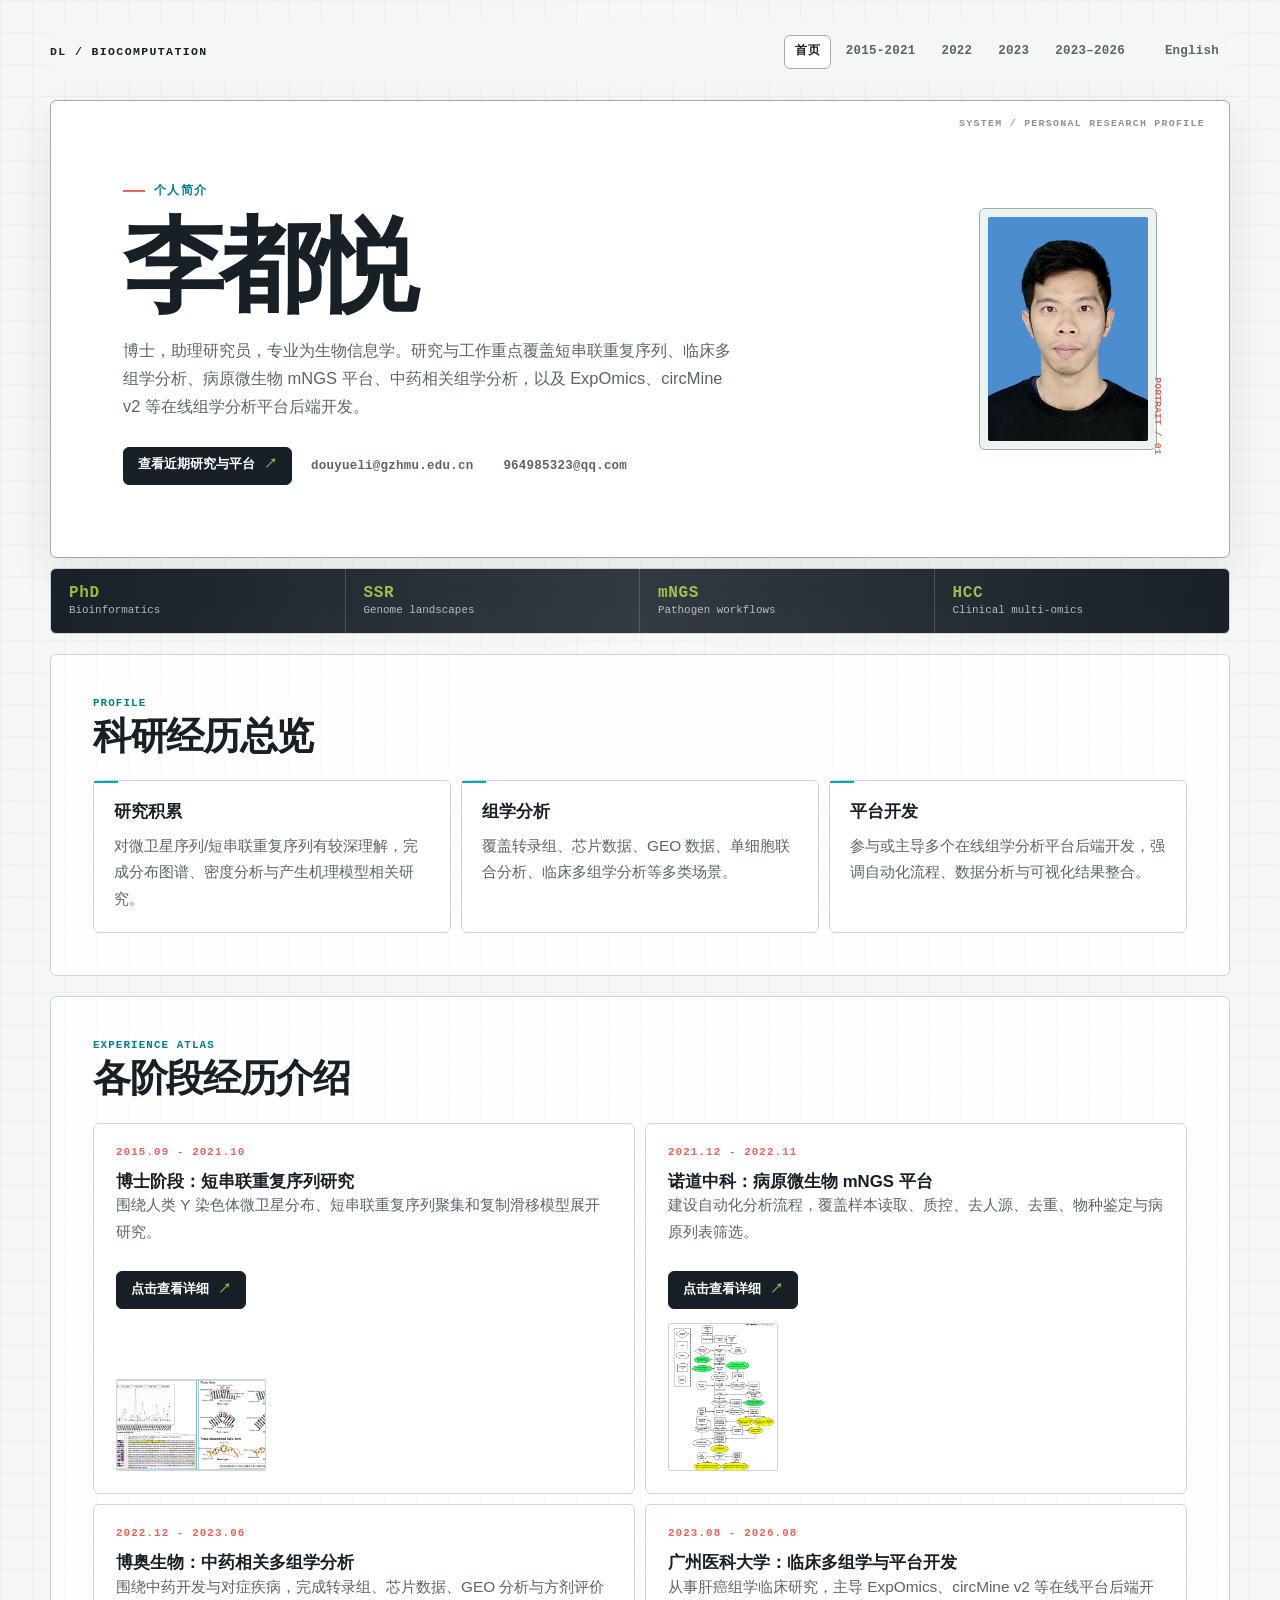
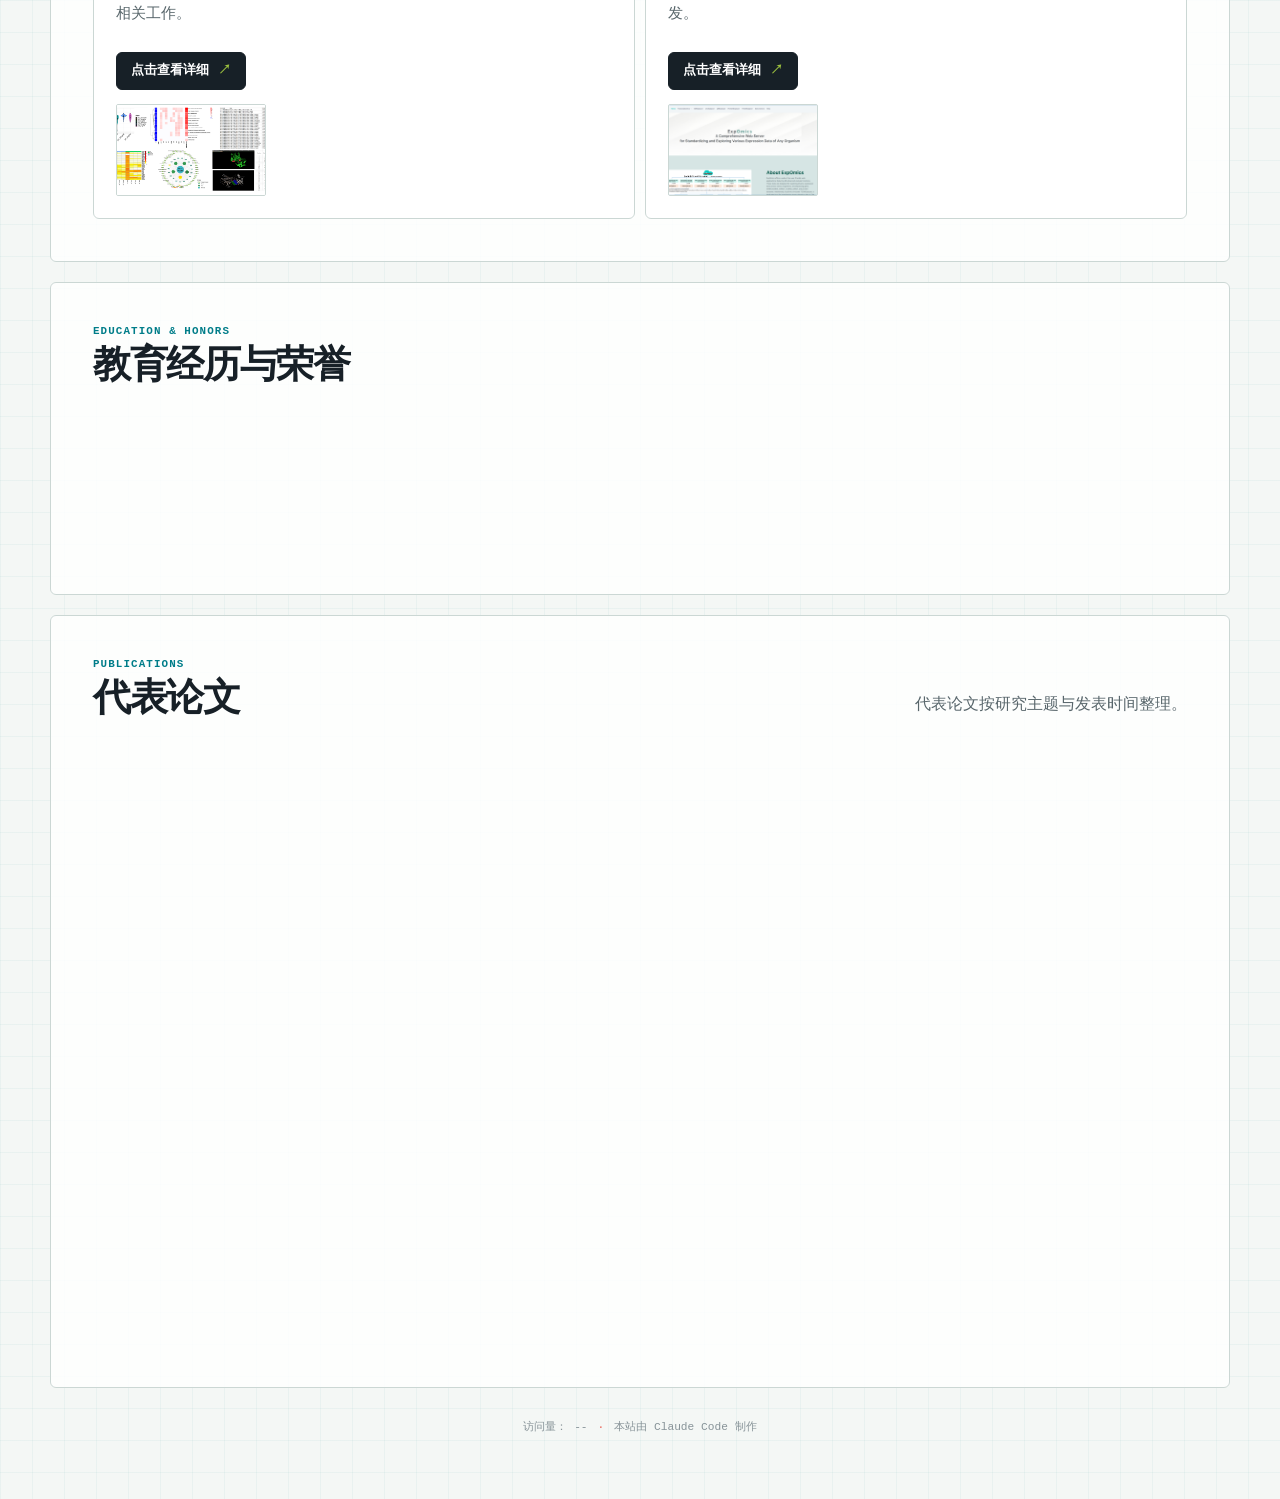
==== commit 5c2afcbc: "Refresh static asset cache keys" ====
--- a/index.html
+++ b/index.html
@@ -5,7 +5,7 @@
     <meta name="viewport" content="width=device-width, initial-scale=1" />
     <meta name="description" content="李都悦的本地静态个人网站，展示生物信息学、组学分析平台开发和科研经历。" />
     <title>李都悦｜个人网站</title>
-    <link rel="stylesheet" href="assets/styles.css?v=bilingual-20260901" />
+    <link rel="stylesheet" href="assets/styles.css?v=lab-20261014" />
   </head>
   <body>
     <main class="page">
@@ -197,6 +197,6 @@
       </footer>
     </main>
     <script async src="https://busuanzi.ibruce.info/busuanzi/2.3/busuanzi.pure.mini.js" integrity="sha384-oaKlriFiEaHzTKw66TKlzwgjYHPT5tvx+uf4JRnAGvP7HCHj5NPqEoAkyyOAPxZN" crossorigin="anonymous"></script>
-  <script src="assets/site.js?v=bilingual-20260901" defer></script>
+  <script src="assets/site.js?v=lab-20261014" defer></script>
   </body>
 </html>
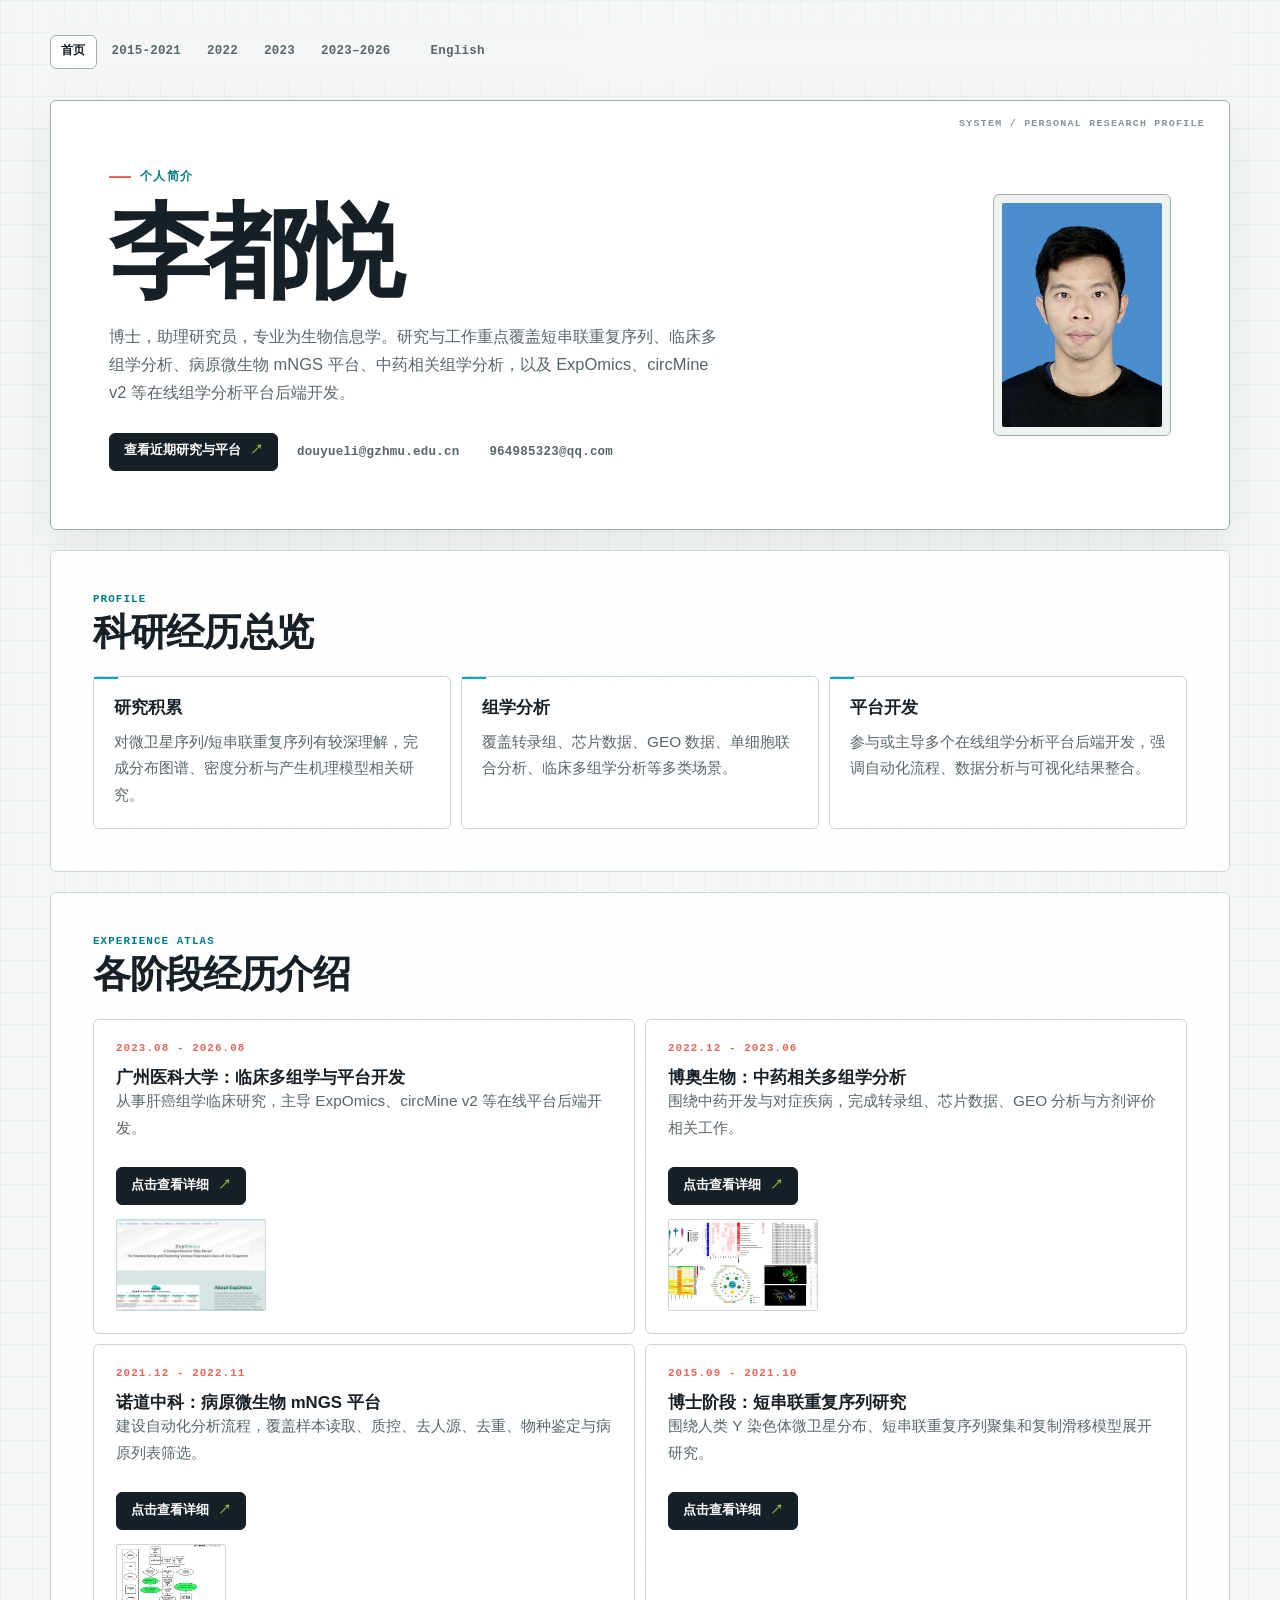
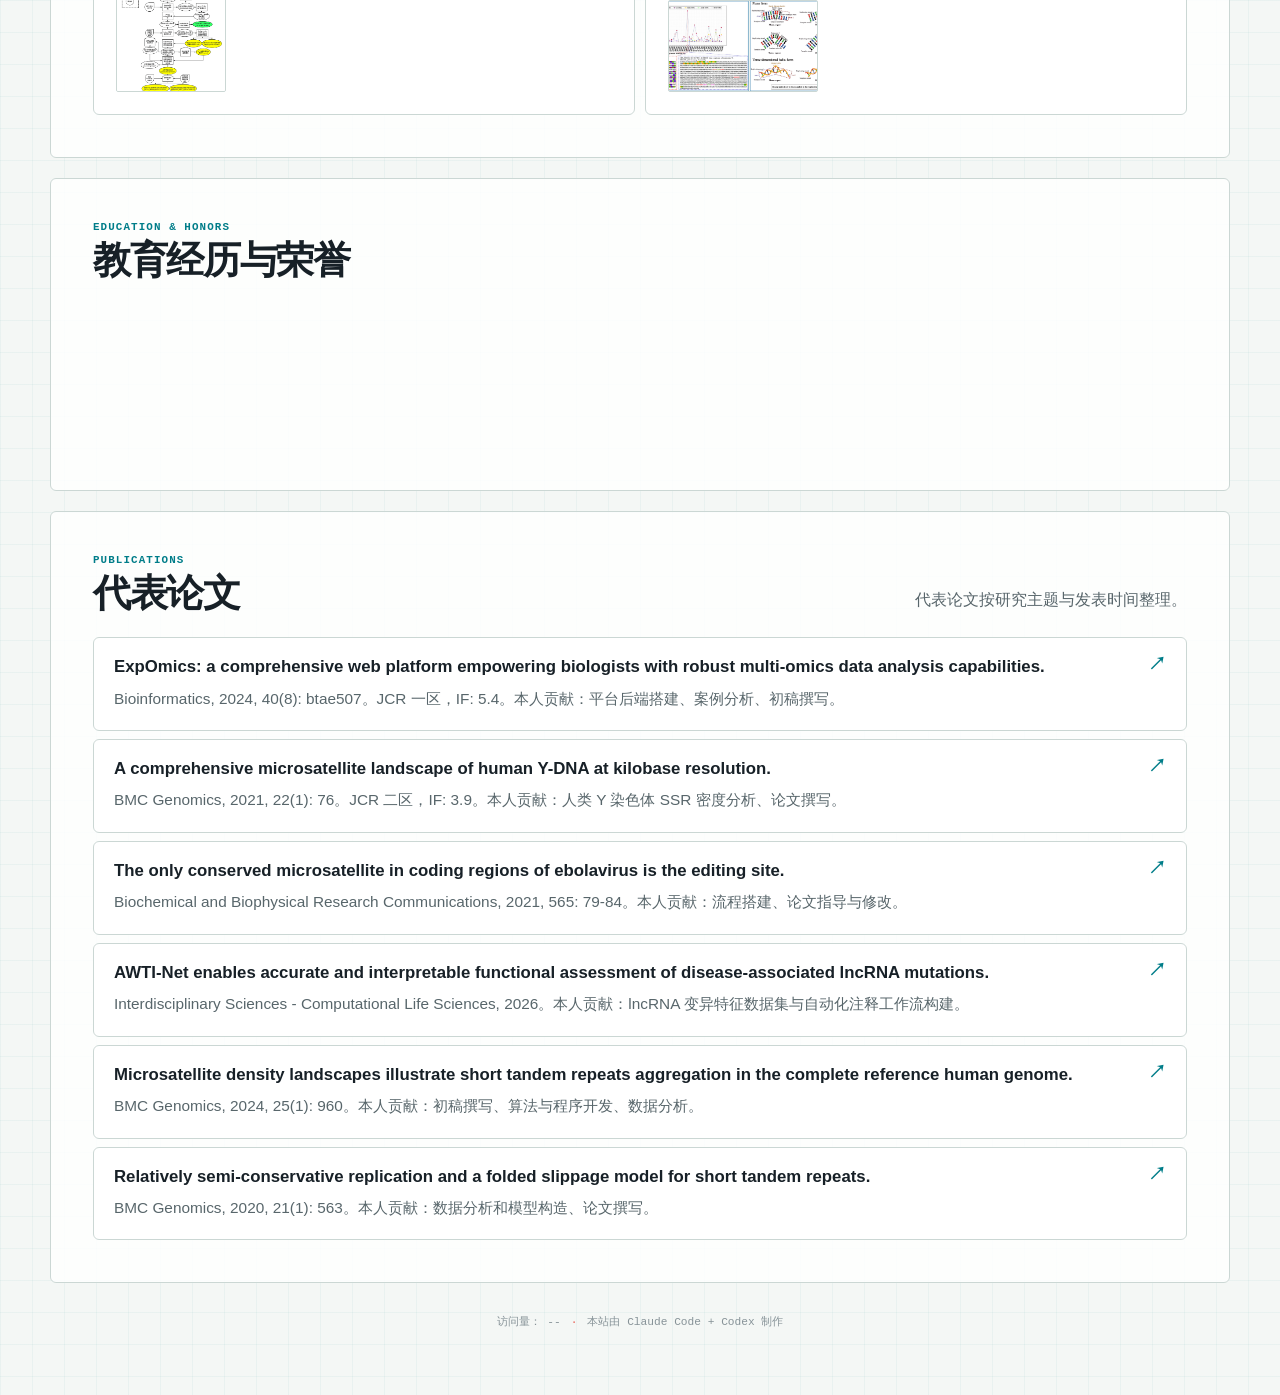
==== commit 72988aba: "Update work experience section in index.html Removed outdated research sections and added new experi" ====
--- a/index.html
+++ b/index.html
@@ -49,12 +49,6 @@
         </div>
       </section>
 
-      <section class="signal-strip" aria-label="研究方向">
-        <div class="signal"><strong>PhD</strong><span>Bioinformatics</span></div>
-        <div class="signal"><strong>SSR</strong><span>Genome landscapes</span></div>
-        <div class="signal"><strong>mNGS</strong><span>Pathogen workflows</span></div>
-        <div class="signal"><strong>HCC</strong><span>Clinical multi-omics</span></div>
-      </section>
 
       <section class="section" id="overview">
         <div class="section-head">
@@ -87,6 +81,37 @@
           </div>
         </div>
         <div class="work-grid">
+
+          <article class="work-card">
+            <div class="work-card-body">
+              <span class="work-meta">2023.08 - 2026.08</span>
+              <h3 data-i18n="exp.now.title">广州医科大学：临床多组学与平台开发</h3>
+              <p data-i18n="exp.now.body">从事肝癌组学临床研究，主导 ExpOmics、circMine v2 等在线平台后端开发。</p>
+              <div class="inline-actions"><a class="primary-link" href="experience/2023-now.html" data-i18n="exp.open">点击查看详细</a></div>
+            </div>
+            <img src="assets/images/expomics.png" alt="ExpOmics在线平台首页截图" />
+          </article>
+          
+          <article class="work-card">
+            <div class="work-card-body">
+              <span class="work-meta">2022.12 - 2023.06</span>
+              <h3 data-i18n="exp.2023.title">博奥生物：中药相关多组学分析</h3>
+              <p data-i18n="exp.2023.body">围绕中药开发与对症疾病，完成转录组、芯片数据、GEO 分析与方剂评价相关工作。</p>
+              <div class="inline-actions"><a class="primary-link" href="experience/2023.html" data-i18n="exp.open">点击查看详细</a></div>
+            </div>
+            <img src="assets/images/work-2023.png" alt="2023年中药与疾病相关多组学分析截图" />
+          </article>
+
+          <article class="work-card tall">
+            <div class="work-card-body">
+              <span class="work-meta">2021.12 - 2022.11</span>
+              <h3 data-i18n="exp.2022.title">诺道中科：病原微生物 mNGS 平台</h3>
+              <p data-i18n="exp.2022.body">建设自动化分析流程，覆盖样本读取、质控、去人源、去重、物种鉴定与病原列表筛选。</p>
+              <div class="inline-actions"><a class="primary-link" href="experience/2022.html" data-i18n="exp.open">点击查看详细</a></div>
+            </div>
+            <img src="assets/images/work-2022.png" alt="2022年病原微生物mNGS平台开发截图" />
+          </article>
+          
           <article class="work-card">
             <div class="work-card-body">
               <span class="work-meta">2015.09 - 2021.10</span>
@@ -96,33 +121,7 @@
             </div>
             <img src="assets/images/work-2015-2021.png" alt="2015至2021年短串联重复序列研究图谱" />
           </article>
-          <article class="work-card tall">
-            <div class="work-card-body">
-              <span class="work-meta">2021.12 - 2022.11</span>
-              <h3 data-i18n="exp.2022.title">诺道中科：病原微生物 mNGS 平台</h3>
-              <p data-i18n="exp.2022.body">建设自动化分析流程，覆盖样本读取、质控、去人源、去重、物种鉴定与病原列表筛选。</p>
-              <div class="inline-actions"><a class="primary-link" href="experience/2022.html" data-i18n="exp.open">点击查看详细</a></div>
-            </div>
-            <img src="assets/images/work-2022.png" alt="2022年病原微生物mNGS平台开发截图" />
-          </article>
-          <article class="work-card">
-            <div class="work-card-body">
-              <span class="work-meta">2022.12 - 2023.06</span>
-              <h3 data-i18n="exp.2023.title">博奥生物：中药相关多组学分析</h3>
-              <p data-i18n="exp.2023.body">围绕中药开发与对症疾病，完成转录组、芯片数据、GEO 分析与方剂评价相关工作。</p>
-              <div class="inline-actions"><a class="primary-link" href="experience/2023.html" data-i18n="exp.open">点击查看详细</a></div>
-            </div>
-            <img src="assets/images/work-2023.png" alt="2023年中药与疾病相关多组学分析截图" />
-          </article>
-          <article class="work-card">
-            <div class="work-card-body">
-              <span class="work-meta">2023.08 - 2026.08</span>
-              <h3 data-i18n="exp.now.title">广州医科大学：临床多组学与平台开发</h3>
-              <p data-i18n="exp.now.body">从事肝癌组学临床研究，主导 ExpOmics、circMine v2 等在线平台后端开发。</p>
-              <div class="inline-actions"><a class="primary-link" href="experience/2023-now.html" data-i18n="exp.open">点击查看详细</a></div>
-            </div>
-            <img src="assets/images/expomics.png" alt="ExpOmics在线平台首页截图" />
-          </article>
+          
         </div>
       </section>
 
--- a/assets/styles.css
+++ b/assets/styles.css
@@ -38,7 +38,6 @@
 img { display: block; max-width: 100%; }
 .page { width: min(1180px, calc(100% - 36px)); margin: 0 auto; padding: 22px 0 64px; }
 .site-header { position: sticky; top: 0; z-index: 20; display: flex; align-items: center; gap: 18px; min-height: 60px; margin-bottom: 18px; padding: 10px 0; background: rgba(244,247,245,.9); border-bottom: 1px solid transparent; backdrop-filter: blur(14px); }
-.site-header::before { content: "DL / BIOCOMPUTATION"; flex: 1; color: var(--ink); font: 800 .72rem/1 var(--mono); letter-spacing: .12em; }
 .site-nav { display: flex; flex-wrap: wrap; justify-content: flex-end; gap: 4px; }
 .site-nav a, .language-toggle, .link-pill { display: inline-flex; align-items: center; justify-content: center; min-height: 34px; padding: 6px 10px; border: 1px solid transparent; border-radius: var(--radius); color: var(--ink-soft); font: 700 .78rem/1 var(--mono); letter-spacing: .02em; }
 .site-nav a:hover, .site-nav a[aria-current="page"], .language-toggle:hover, .link-pill:hover { color: var(--ink); border-color: var(--line-strong); background: var(--panel); }
@@ -46,7 +45,7 @@
 .brand { color: var(--cyan-deep); font: 800 .72rem/1 var(--mono); letter-spacing: .08em; }
 .hero, .detail-hero { position: relative; overflow: hidden; border: 1px solid var(--line-strong); border-radius: var(--radius); background: var(--panel); box-shadow: var(--shadow); }
 .hero::before, .detail-hero::before { content: "SYSTEM / PERSONAL RESEARCH PROFILE"; position: absolute; top: 18px; right: 24px; color: var(--muted); font: 700 .62rem/1 var(--mono); letter-spacing: .13em; }
-.hero-grid { position: relative; display: grid; grid-template-columns: minmax(0,1fr) 292px; gap: 48px; align-items: center; min-height: 450px; padding: clamp(34px,6vw,72px); }
+.hero-grid { position: relative; display: grid; grid-template-columns: minmax(0,1fr) 292px; gap: 48px; align-items: center; padding: clamp(34px,6vw,58px); }
 .eyebrow { display: inline-flex; align-items: center; gap: 9px; color: var(--cyan-deep); font: 800 .72rem/1.2 var(--mono); letter-spacing: .12em; text-transform: uppercase; }
 .eyebrow::before { content: ""; width: 22px; height: 2px; background: var(--coral); }
 h1, h2, h3, p { margin: 0; }
@@ -60,7 +59,6 @@
 .primary-link:hover { color: #fff; background: var(--cyan-deep); border-color: var(--cyan-deep); }
 .profile-card { position: relative; }
 .portrait-frame { position: relative; z-index: 1; width: 178px; margin-left: auto; padding: 8px; border: 1px solid var(--line-strong); border-radius: var(--radius); background: var(--panel-soft); }
-.portrait-frame::after { content: "PORTRAIT / 01"; position: absolute; right: -39px; bottom: 28px; color: var(--coral); font: 700 .62rem/1 var(--mono); transform: rotate(90deg); }
 .portrait-frame img { width: 100%; aspect-ratio: 25/35; object-fit: cover; border-radius: 2px; filter: saturate(.82) contrast(1.04); }
 .sequence-rail { position: absolute; inset: 42px 26px 26px auto; width: 72px; border-left: 1px solid var(--line-strong); }
 .sequence-rail::before, .sequence-rail::after { content: ""; position: absolute; left: -5px; width: 9px; height: 9px; border: 2px solid var(--cyan); border-radius: 50%; background: var(--panel); }
@@ -128,7 +126,6 @@
 .section:nth-of-type(3) { animation-delay: .12s; }
 @media (max-width: 920px) {
   .site-header { align-items: flex-start; flex-wrap: wrap; }
-  .site-header::before { flex-basis: 100%; }
   .site-nav { justify-content: flex-start; }
   .hero-grid { grid-template-columns: minmax(0,1fr) 200px; gap: 28px; }
   .sequence-rail { right: 13px; }
@@ -144,7 +141,7 @@
   .site-nav { gap: 2px; }
   .site-nav a, .language-toggle { padding: 6px 7px; font-size: .68rem; }
   .hero::before, .detail-hero::before { right: 15px; font-size: .52rem; }
-  .hero-grid { display: block; min-height: 0; padding: 34px 24px 28px; }
+  .hero-grid { display: block; padding: 34px 24px 28px; }
   h1, .display { max-width: 10ch; font-size: clamp(3rem,17vw,5rem); }
   .profile-card { margin: 30px 0 0; }
   .portrait-frame { width: 142px; margin-left: 0; }
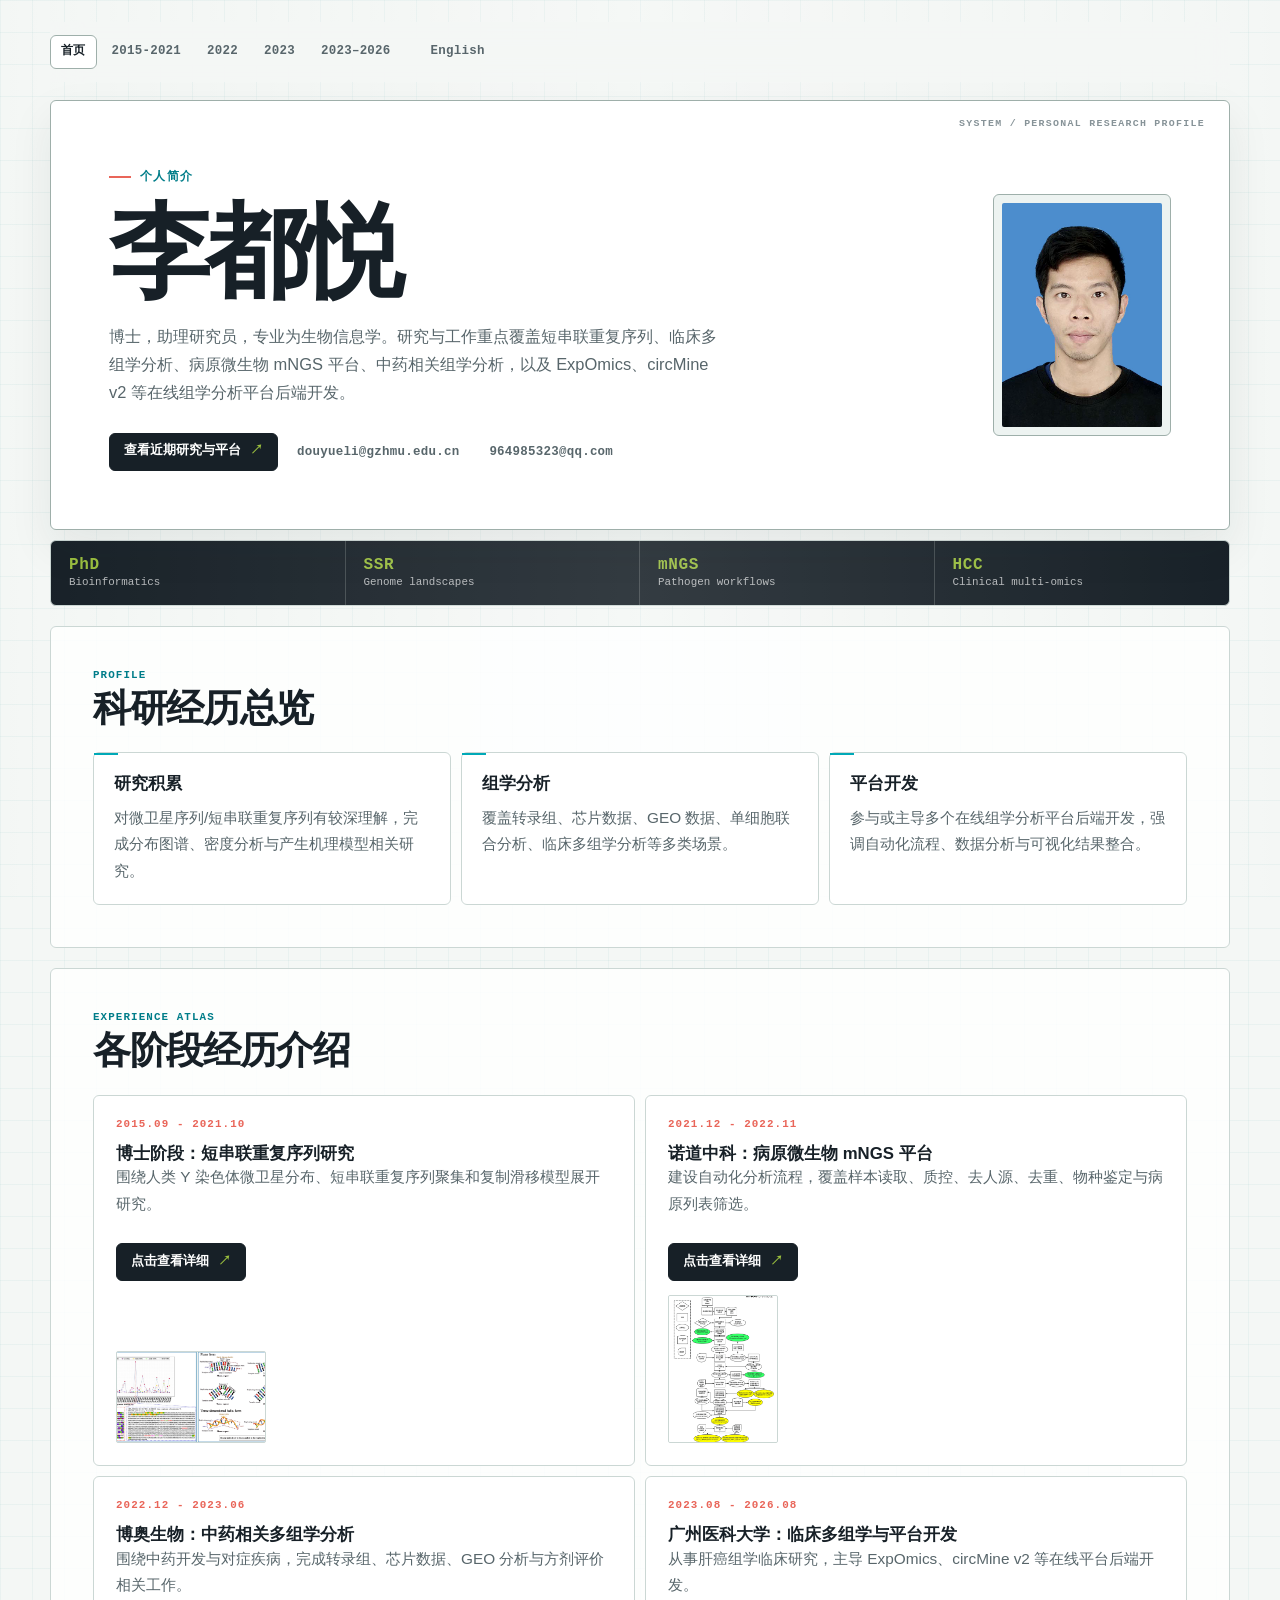
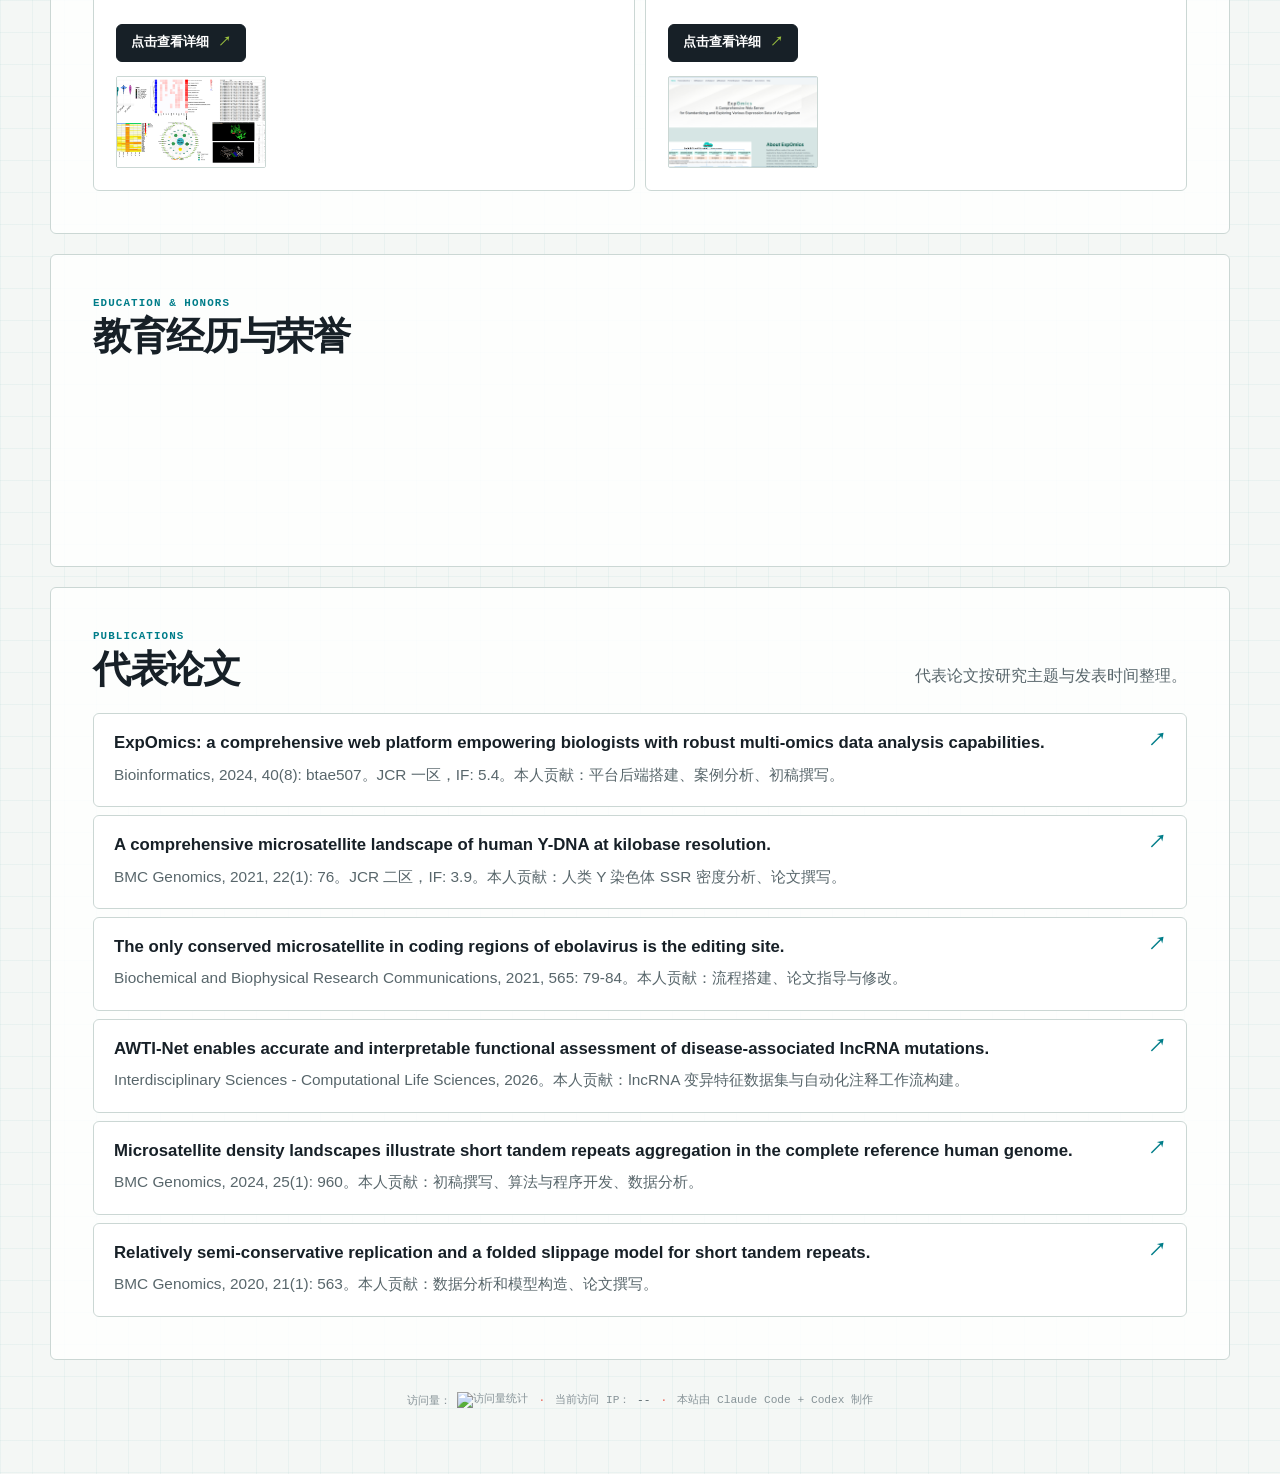
==== commit 135ae410: "Replace broken view counter and show visitor IP" ====
--- a/index.html
+++ b/index.html
@@ -5,7 +5,7 @@
     <meta name="viewport" content="width=device-width, initial-scale=1" />
     <meta name="description" content="李都悦的本地静态个人网站，展示生物信息学、组学分析平台开发和科研经历。" />
     <title>李都悦｜个人网站</title>
-    <link rel="stylesheet" href="assets/styles.css?v=lab-20261014" />
+    <link rel="stylesheet" href="assets/styles.css?v=lab-20261112" />
   </head>
   <body>
     <main class="page">
@@ -49,6 +49,12 @@
         </div>
       </section>
 
+      <section class="signal-strip" aria-label="研究方向">
+        <div class="signal"><strong>PhD</strong><span>Bioinformatics</span></div>
+        <div class="signal"><strong>SSR</strong><span>Genome landscapes</span></div>
+        <div class="signal"><strong>mNGS</strong><span>Pathogen workflows</span></div>
+        <div class="signal"><strong>HCC</strong><span>Clinical multi-omics</span></div>
+      </section>
 
       <section class="section" id="overview">
         <div class="section-head">
@@ -81,7 +87,33 @@
           </div>
         </div>
         <div class="work-grid">
-
+          <article class="work-card">
+            <div class="work-card-body">
+              <span class="work-meta">2015.09 - 2021.10</span>
+              <h3 data-i18n="exp.2015.title">博士阶段：短串联重复序列研究</h3>
+              <p data-i18n="exp.2015.body">围绕人类 Y 染色体微卫星分布、短串联重复序列聚集和复制滑移模型展开研究。</p>
+              <div class="inline-actions"><a class="primary-link" href="experience/2015-2021.html" data-i18n="exp.open">点击查看详细</a></div>
+            </div>
+            <img src="assets/images/work-2015-2021.png" alt="2015至2021年短串联重复序列研究图谱" />
+          </article>
+          <article class="work-card tall">
+            <div class="work-card-body">
+              <span class="work-meta">2021.12 - 2022.11</span>
+              <h3 data-i18n="exp.2022.title">诺道中科：病原微生物 mNGS 平台</h3>
+              <p data-i18n="exp.2022.body">建设自动化分析流程，覆盖样本读取、质控、去人源、去重、物种鉴定与病原列表筛选。</p>
+              <div class="inline-actions"><a class="primary-link" href="experience/2022.html" data-i18n="exp.open">点击查看详细</a></div>
+            </div>
+            <img src="assets/images/work-2022.png" alt="2022年病原微生物mNGS平台开发截图" />
+          </article>
+          <article class="work-card">
+            <div class="work-card-body">
+              <span class="work-meta">2022.12 - 2023.06</span>
+              <h3 data-i18n="exp.2023.title">博奥生物：中药相关多组学分析</h3>
+              <p data-i18n="exp.2023.body">围绕中药开发与对症疾病，完成转录组、芯片数据、GEO 分析与方剂评价相关工作。</p>
+              <div class="inline-actions"><a class="primary-link" href="experience/2023.html" data-i18n="exp.open">点击查看详细</a></div>
+            </div>
+            <img src="assets/images/work-2023.png" alt="2023年中药与疾病相关多组学分析截图" />
+          </article>
           <article class="work-card">
             <div class="work-card-body">
               <span class="work-meta">2023.08 - 2026.08</span>
@@ -91,37 +123,6 @@
             </div>
             <img src="assets/images/expomics.png" alt="ExpOmics在线平台首页截图" />
           </article>
-          
-          <article class="work-card">
-            <div class="work-card-body">
-              <span class="work-meta">2022.12 - 2023.06</span>
-              <h3 data-i18n="exp.2023.title">博奥生物：中药相关多组学分析</h3>
-              <p data-i18n="exp.2023.body">围绕中药开发与对症疾病，完成转录组、芯片数据、GEO 分析与方剂评价相关工作。</p>
-              <div class="inline-actions"><a class="primary-link" href="experience/2023.html" data-i18n="exp.open">点击查看详细</a></div>
-            </div>
-            <img src="assets/images/work-2023.png" alt="2023年中药与疾病相关多组学分析截图" />
-          </article>
-
-          <article class="work-card tall">
-            <div class="work-card-body">
-              <span class="work-meta">2021.12 - 2022.11</span>
-              <h3 data-i18n="exp.2022.title">诺道中科：病原微生物 mNGS 平台</h3>
-              <p data-i18n="exp.2022.body">建设自动化分析流程，覆盖样本读取、质控、去人源、去重、物种鉴定与病原列表筛选。</p>
-              <div class="inline-actions"><a class="primary-link" href="experience/2022.html" data-i18n="exp.open">点击查看详细</a></div>
-            </div>
-            <img src="assets/images/work-2022.png" alt="2022年病原微生物mNGS平台开发截图" />
-          </article>
-          
-          <article class="work-card">
-            <div class="work-card-body">
-              <span class="work-meta">2015.09 - 2021.10</span>
-              <h3 data-i18n="exp.2015.title">博士阶段：短串联重复序列研究</h3>
-              <p data-i18n="exp.2015.body">围绕人类 Y 染色体微卫星分布、短串联重复序列聚集和复制滑移模型展开研究。</p>
-              <div class="inline-actions"><a class="primary-link" href="experience/2015-2021.html" data-i18n="exp.open">点击查看详细</a></div>
-            </div>
-            <img src="assets/images/work-2015-2021.png" alt="2015至2021年短串联重复序列研究图谱" />
-          </article>
-          
         </div>
       </section>
 
@@ -189,13 +190,17 @@
       <footer class="site-footer">
         <span class="site-footer-item">
           <span data-i18n="footer.views">访问量：</span>
-          <span id="busuanzi_container_site_pv"><span id="busuanzi_value_site_pv">--</span></span>
+          <img class="visitor-badge" src="https://visitor-badge.laobi.icu/badge?page_id=dooyal.resume" alt="访问量统计" data-i18n-alt="footer.views.alt" />
+        </span>
+        <span class="site-footer-separator" aria-hidden="true">·</span>
+        <span class="site-footer-item">
+          <span data-i18n="footer.ip">当前访问 IP：</span>
+          <span id="visitor-ip" class="visitor-value" aria-live="polite">--</span>
         </span>
         <span class="site-footer-separator" aria-hidden="true">·</span>
         <span class="site-footer-item" data-i18n="footer.credit">本站由 Claude Code 制作</span>
       </footer>
     </main>
-    <script async src="https://busuanzi.ibruce.info/busuanzi/2.3/busuanzi.pure.mini.js" integrity="sha384-oaKlriFiEaHzTKw66TKlzwgjYHPT5tvx+uf4JRnAGvP7HCHj5NPqEoAkyyOAPxZN" crossorigin="anonymous"></script>
-  <script src="assets/site.js?v=lab-20261014" defer></script>
+  <script src="assets/site.js?v=lab-20261112" defer></script>
   </body>
 </html>
--- a/assets/styles.css
+++ b/assets/styles.css
@@ -120,6 +120,8 @@
 .lightbox-close { position: fixed; top: 22px; right: 24px; width: 40px; height: 40px; border: 1px solid rgba(255,255,255,.5); border-radius: var(--radius); background: transparent; color: #fff; font: 400 1.6rem/1 var(--body); cursor: pointer; }
 .site-footer, .footer { display: flex; flex-wrap: wrap; align-items: center; justify-content: center; gap: 10px; margin-top: 32px; color: var(--muted); font: .7rem/1.4 var(--mono); }
 .site-footer-separator { color: var(--coral); }
+.visitor-badge { display: inline-block; width: auto; height: 18px; vertical-align: middle; }
+.visitor-value { color: var(--ink-soft); }
 @keyframes rise-in { from { opacity: 0; transform: translateY(10px); } to { opacity: 1; transform: none; } }
 .hero > *, .section { animation: rise-in .55s ease both; }
 .section:nth-of-type(2) { animation-delay: .06s; }
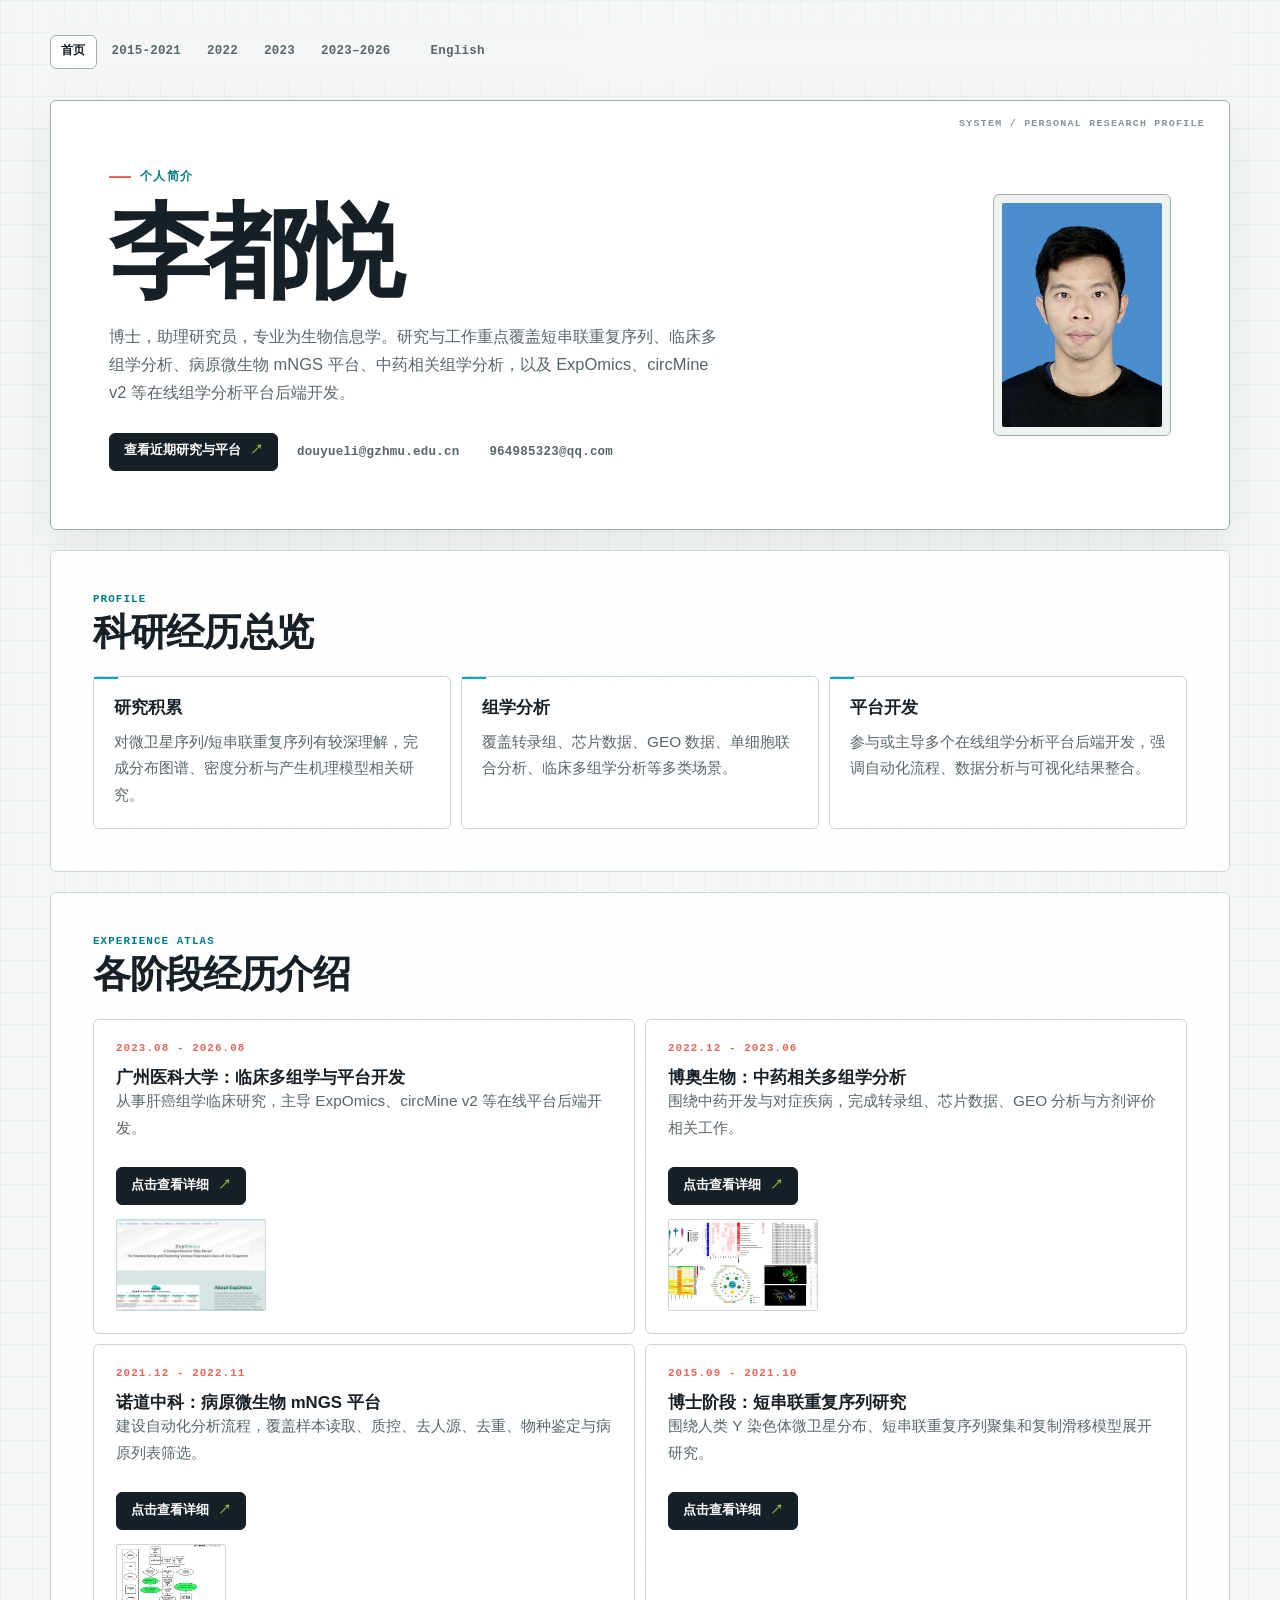
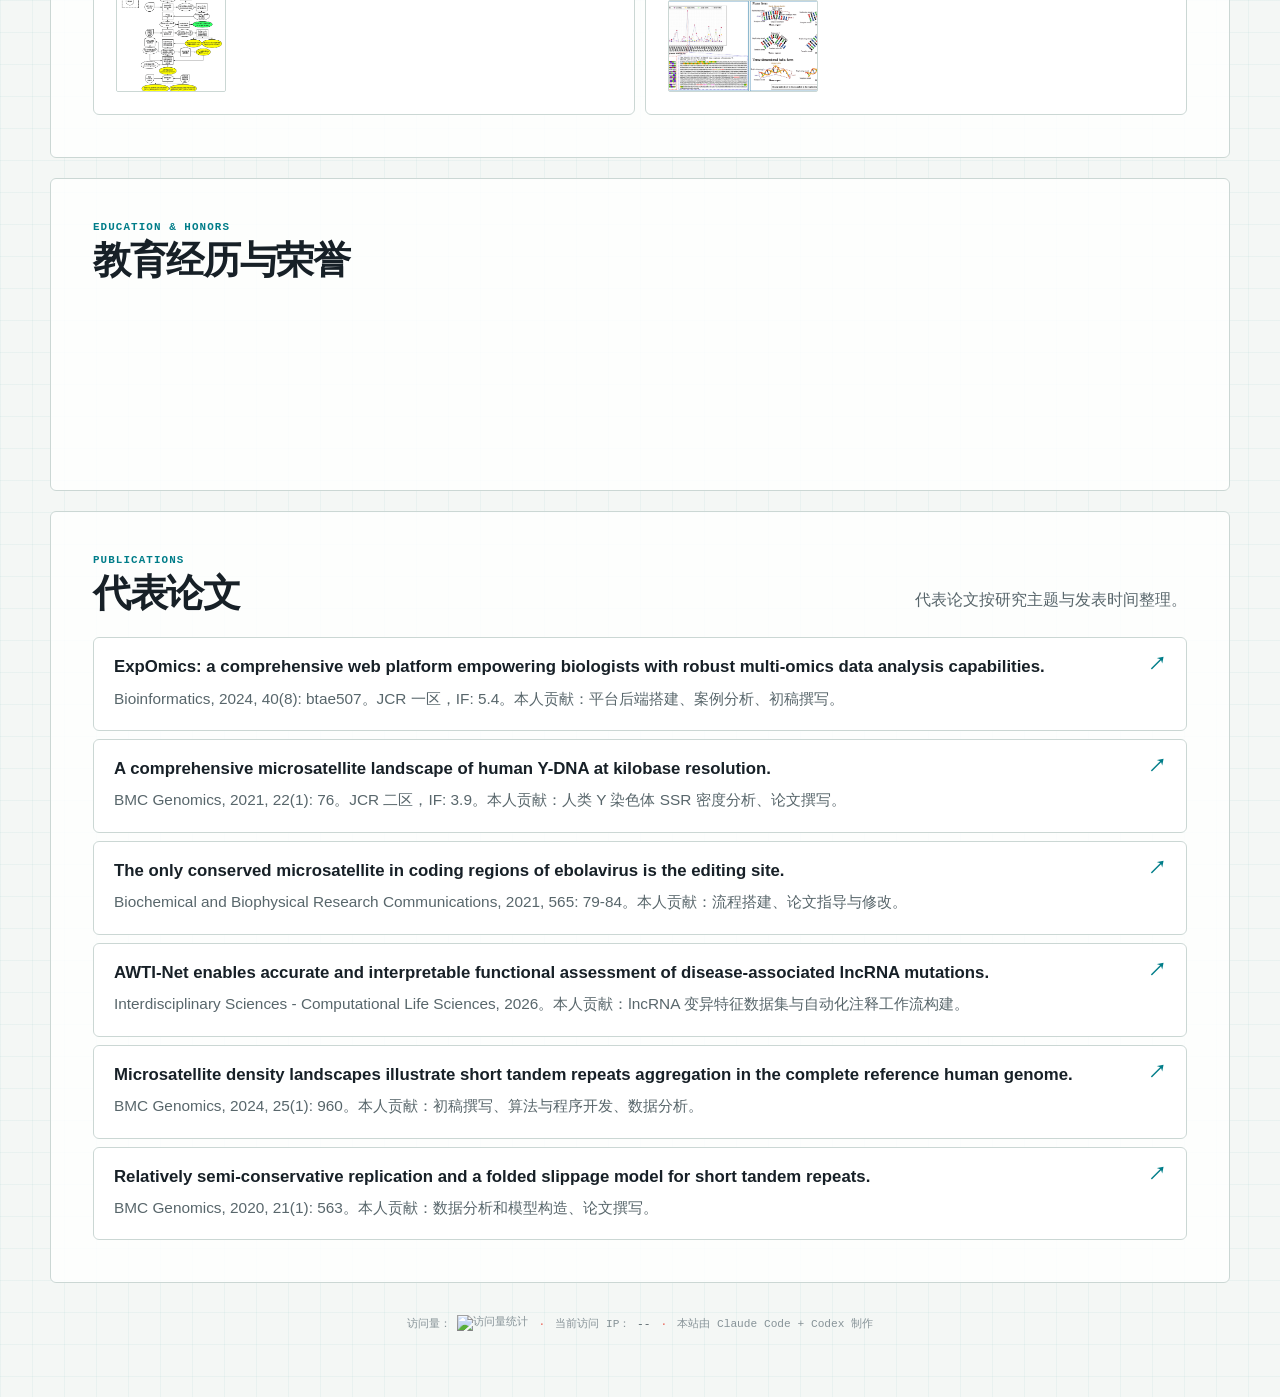
==== commit 42ecd788: "Merge remote-tracking branch 'origin/main'" ====
--- a/index.html
+++ b/index.html
@@ -49,12 +49,6 @@
         </div>
       </section>
 
-      <section class="signal-strip" aria-label="研究方向">
-        <div class="signal"><strong>PhD</strong><span>Bioinformatics</span></div>
-        <div class="signal"><strong>SSR</strong><span>Genome landscapes</span></div>
-        <div class="signal"><strong>mNGS</strong><span>Pathogen workflows</span></div>
-        <div class="signal"><strong>HCC</strong><span>Clinical multi-omics</span></div>
-      </section>
 
       <section class="section" id="overview">
         <div class="section-head">
@@ -87,6 +81,37 @@
           </div>
         </div>
         <div class="work-grid">
+
+          <article class="work-card">
+            <div class="work-card-body">
+              <span class="work-meta">2023.08 - 2026.08</span>
+              <h3 data-i18n="exp.now.title">广州医科大学：临床多组学与平台开发</h3>
+              <p data-i18n="exp.now.body">从事肝癌组学临床研究，主导 ExpOmics、circMine v2 等在线平台后端开发。</p>
+              <div class="inline-actions"><a class="primary-link" href="experience/2023-now.html" data-i18n="exp.open">点击查看详细</a></div>
+            </div>
+            <img src="assets/images/expomics.png" alt="ExpOmics在线平台首页截图" />
+          </article>
+          
+          <article class="work-card">
+            <div class="work-card-body">
+              <span class="work-meta">2022.12 - 2023.06</span>
+              <h3 data-i18n="exp.2023.title">博奥生物：中药相关多组学分析</h3>
+              <p data-i18n="exp.2023.body">围绕中药开发与对症疾病，完成转录组、芯片数据、GEO 分析与方剂评价相关工作。</p>
+              <div class="inline-actions"><a class="primary-link" href="experience/2023.html" data-i18n="exp.open">点击查看详细</a></div>
+            </div>
+            <img src="assets/images/work-2023.png" alt="2023年中药与疾病相关多组学分析截图" />
+          </article>
+
+          <article class="work-card tall">
+            <div class="work-card-body">
+              <span class="work-meta">2021.12 - 2022.11</span>
+              <h3 data-i18n="exp.2022.title">诺道中科：病原微生物 mNGS 平台</h3>
+              <p data-i18n="exp.2022.body">建设自动化分析流程，覆盖样本读取、质控、去人源、去重、物种鉴定与病原列表筛选。</p>
+              <div class="inline-actions"><a class="primary-link" href="experience/2022.html" data-i18n="exp.open">点击查看详细</a></div>
+            </div>
+            <img src="assets/images/work-2022.png" alt="2022年病原微生物mNGS平台开发截图" />
+          </article>
+          
           <article class="work-card">
             <div class="work-card-body">
               <span class="work-meta">2015.09 - 2021.10</span>
@@ -96,33 +121,7 @@
             </div>
             <img src="assets/images/work-2015-2021.png" alt="2015至2021年短串联重复序列研究图谱" />
           </article>
-          <article class="work-card tall">
-            <div class="work-card-body">
-              <span class="work-meta">2021.12 - 2022.11</span>
-              <h3 data-i18n="exp.2022.title">诺道中科：病原微生物 mNGS 平台</h3>
-              <p data-i18n="exp.2022.body">建设自动化分析流程，覆盖样本读取、质控、去人源、去重、物种鉴定与病原列表筛选。</p>
-              <div class="inline-actions"><a class="primary-link" href="experience/2022.html" data-i18n="exp.open">点击查看详细</a></div>
-            </div>
-            <img src="assets/images/work-2022.png" alt="2022年病原微生物mNGS平台开发截图" />
-          </article>
-          <article class="work-card">
-            <div class="work-card-body">
-              <span class="work-meta">2022.12 - 2023.06</span>
-              <h3 data-i18n="exp.2023.title">博奥生物：中药相关多组学分析</h3>
-              <p data-i18n="exp.2023.body">围绕中药开发与对症疾病，完成转录组、芯片数据、GEO 分析与方剂评价相关工作。</p>
-              <div class="inline-actions"><a class="primary-link" href="experience/2023.html" data-i18n="exp.open">点击查看详细</a></div>
-            </div>
-            <img src="assets/images/work-2023.png" alt="2023年中药与疾病相关多组学分析截图" />
-          </article>
-          <article class="work-card">
-            <div class="work-card-body">
-              <span class="work-meta">2023.08 - 2026.08</span>
-              <h3 data-i18n="exp.now.title">广州医科大学：临床多组学与平台开发</h3>
-              <p data-i18n="exp.now.body">从事肝癌组学临床研究，主导 ExpOmics、circMine v2 等在线平台后端开发。</p>
-              <div class="inline-actions"><a class="primary-link" href="experience/2023-now.html" data-i18n="exp.open">点击查看详细</a></div>
-            </div>
-            <img src="assets/images/expomics.png" alt="ExpOmics在线平台首页截图" />
-          </article>
+          
         </div>
       </section>
 
